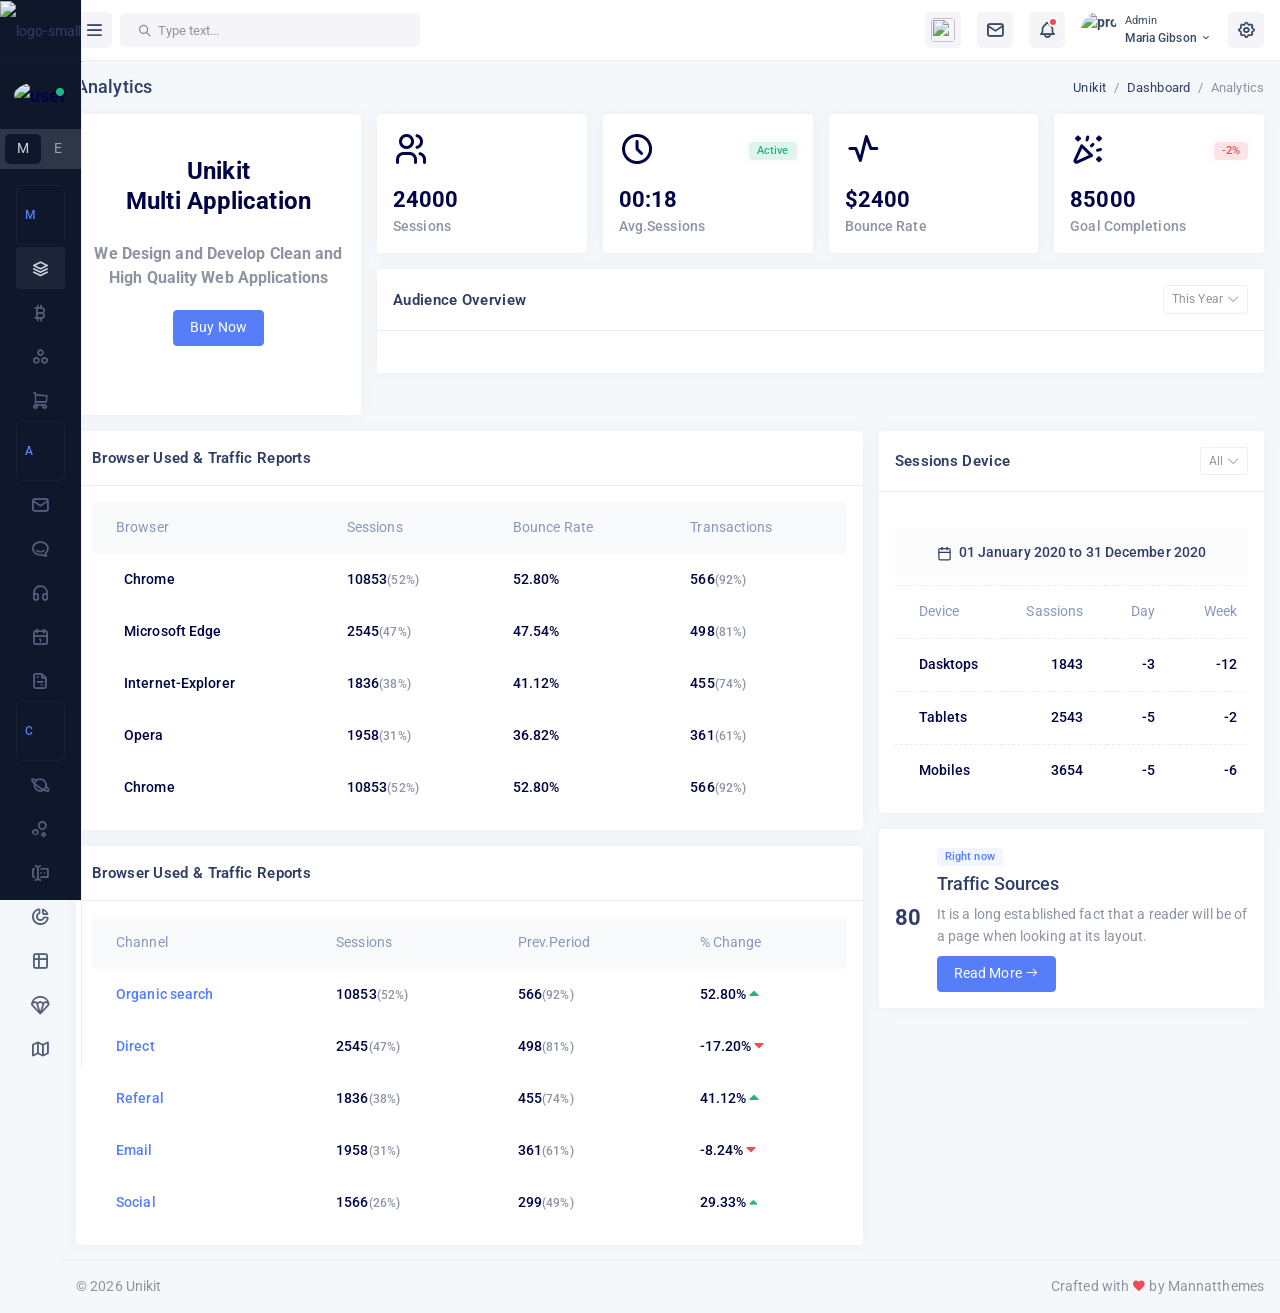
==== sicobi/index.html @ 76bda8a4 "sicobi añadido al sistema principal" ====
<!DOCTYPE html>
<html lang="en">
    <head>
        <!-- <meta charset="utf-8" />
        <title> | Hyper - Responsive Bootstrap 5 Admin Dashboard</title>
        <meta name="viewport" content="width=device-width, initial-scale=1.0">
        <meta content="A fully featured admin theme which can be used to build CRM, CMS, etc." name="description" />
        <meta content="Coderthemes" name="author" />
        App favicon
        <link rel="shortcut icon" href="assets/images/favicon.ico"> -->

        <meta charset="utf-8" />
                <title>Unikit - Admin & Dashboard Template</title>
                <meta name="viewport" content="width=device-width, initial-scale=1, shrink-to-fit=no">
                <meta content="Premium Multipurpose Admin & Dashboard Template" name="description" />
                <meta content="" name="author" />
                <meta http-equiv="X-UA-Compatible" content="IE=edge" />

                <!-- App favicon -->
                <link rel="shortcut icon" href="assets/images/favicon.ico">

       

         <!-- App css -->
         <link href="assets/css/bootstrap.min.css" rel="stylesheet" type="text/css" />
         <link href="assets/css/icons.min.css" rel="stylesheet" type="text/css" />
         <link href="assets/css/app.min.css" rel="stylesheet" type="text/css" />

    </head>

    <body id="body" class="dark-sidebar">
        <!-- leftbar-tab-menu -->
        <div class="left-sidebar">
            <!-- LOGO -->
            <div class="brand">
                <a href="index.html" class="logo">
                    <span>
                        <img src="assets/images/logo-sm.png" alt="logo-small" class="logo-sm">
                    </span>
                    <span>
                        <img src="assets/images/logo.png" alt="logo-large" class="logo-lg logo-light">
                        <img src="assets/images/logo-dark.png" alt="logo-large" class="logo-lg logo-dark">
                    </span>
                </a>
            </div>
            <div class="sidebar-user-pro media border-end">                    
                <div class="position-relative mx-auto">
                    <img src="assets/images/users/user-4.jpg" alt="user" class="rounded-circle thumb-md">
                    <span class="online-icon position-absolute end-0"><i class="mdi mdi-record text-success"></i></span>
                </div>
                <div class="media-body ms-2 user-detail align-self-center">
                    <h5 class="font-14 m-0 fw-bold">Mr. Michael Hill </h5>  
                    <p class="opacity-50 mb-0">michael.hill@exemple.com</p>          
                </div>                    
            </div>
            <div class="border-end">
                <ul class="nav nav-tabs menu-tab nav-justified" role="tablist">
                    <li class="nav-item">
                        <a class="nav-link active" data-bs-toggle="tab" href="#Main" role="tab" aria-selected="true">M<span>ain</span></a>
                    </li>
                    <li class="nav-item">
                        <a class="nav-link" data-bs-toggle="tab" href="#Extra" role="tab" aria-selected="false">E<span>xtra</span></a>
                    </li>
                </ul>
            </div>
            <!-- Tab panes -->
    
            <!--end logo-->
            <div class="menu-content h-100" data-simplebar>
                <div class="menu-body navbar-vertical">
                    <div class="collapse navbar-collapse tab-content" id="sidebarCollapse">
                        <!-- Navigation -->
                        <ul class="navbar-nav tab-pane active" id="Main" role="tabpanel">
                            <li class="menu-label mt-0 text-primary font-12 fw-semibold">M<span>ain</span><br><span class="font-10 text-secondary fw-normal">Unique Dashboard</span></li>                    
                            <li class="nav-item">
                                <a class="nav-link" href="#sidebarAnalytics" data-bs-toggle="collapse" role="button"
                                    aria-expanded="false" aria-controls="sidebarAnalytics">
                                    <i class="ti ti-stack menu-icon"></i>
                                    <span>Analytics</span>
                                </a>
                                <div class="collapse " id="sidebarAnalytics">
                                    <ul class="nav flex-column">
                                        <li class="nav-item">
                                            <a class="nav-link" href="index.html">Dashboard</a>
                                        </li><!--end nav-item-->
                                        <li class="nav-item">
                                            <a href="analytics-customers.html" class="nav-link ">Customers</a>
                                        </li><!--end nav-item-->
                                        <li class="nav-item">
                                            <a href="analytics-reports.html" class="nav-link ">Reports</a>
                                        </li><!--end nav-item-->
                                    </ul><!--end nav-->
                                </div><!--end sidebarAnalytics-->
                            </li><!--end nav-item-->

                            <li class="nav-item">
                                <a class="nav-link" href="#sidebarCrypto" data-bs-toggle="collapse" role="button"
                                    aria-expanded="false" aria-controls="sidebarCrypto">
                                    <i class="ti ti-currency-bitcoin menu-icon"></i>
                                    <span>Crypto</span>
                                </a>
                                <div class="collapse " id="sidebarCrypto">
                                    <ul class="nav flex-column">
                                        <li class="nav-item">
                                            <a class="nav-link" href="crypto-index.html">Dashboard</a>
                                        </li><!--end nav-item-->
                                        <li class="nav-item">
                                            <a class="nav-link" href="crypto-exchange.html">Exchange</a>
                                        </li><!--end nav-item-->
                                        <li class="nav-item">
                                            <a class="nav-link" href="crypto-wallet.html">Wallet</a>
                                        </li><!--end nav-item-->
                                        <li class="nav-item">
                                            <a class="nav-link" href="crypto-news.html">Crypto News</a>
                                        </li><!--end nav-item-->
                                        <li class="nav-item">
                                            <a class="nav-link" href="crypto-ico.html">ICO List</a>
                                        </li><!--end nav-item-->
                                        <li class="nav-item">
                                            <a class="nav-link" href="crypto-settings.html">Settings</a>
                                        </li><!--end nav-item-->
                                    </ul><!--end nav-->
                                </div><!--end sidebarCrypto-->
                            </li><!--end nav-item-->

                            <li class="nav-item">
                                <a class="nav-link" href="#sidebarProjects" data-bs-toggle="collapse" role="button"
                                    aria-expanded="false" aria-controls="sidebarProjects">
                                    <i class="ti ti-brand-asana menu-icon"></i>
                                    <span>Projects</span>
                                </a>
                                <div class="collapse " id="sidebarProjects">
                                    <ul class="nav flex-column">
                                        <li class="nav-item">
                                            <a class="nav-link" href="projects-index.html">Dashboard</a>
                                        </li><!--end nav-item-->
                                        <li class="nav-item">
                                            <a class="nav-link" href="projects-clients.html">Clients</a>
                                        </li><!--end nav-item-->
                                        <li class="nav-item">
                                            <a class="nav-link" href="projects-team.html">Team</a>
                                        </li><!--end nav-item-->
                                        <li class="nav-item">
                                            <a class="nav-link" href="projects-project.html">Project</a>
                                        </li><!--end nav-item-->
                                        <li class="nav-item">
                                            <a class="nav-link" href="projects-task.html">Task</a>
                                        </li><!--end nav-item-->
                                        <li class="nav-item">
                                            <a class="nav-link" href="projects-kanban-board.html">Kanban Board</a>
                                        </li><!--end nav-item-->
                                        <li class="nav-item">
                                            <a class="nav-link" href="projects-chat.html">Chat</a>
                                        </li><!--end nav-item-->
                                        <li class="nav-item">
                                            <a class="nav-link" href="projects-users.html">Users</a>
                                        </li><!--end nav-item-->
                                        <li class="nav-item">
                                            <a class="nav-link" href="projects-create.html">Project Create</a>
                                        </li><!--end nav-item--> 
                                    </ul><!--end nav-->
                                </div><!--end sidebarProjects-->
                            </li><!--end nav-item-->

                            <li class="nav-item">
                                <a class="nav-link" href="#sidebarEcommerce" data-bs-toggle="collapse" role="button"
                                    aria-expanded="false" aria-controls="sidebarEcommerce">
                                    <i class="ti ti-shopping-cart menu-icon"></i>
                                    <span>Ecommerce</span>
                                </a>
                                <div class="collapse " id="sidebarEcommerce">
                                    <ul class="nav flex-column">
                                        <li class="nav-item">
                                            <a class="nav-link" href="ecommerce-index.html">Dashboard</a>
                                        </li><!--end nav-item-->
                                        <li class="nav-item">
                                            <a class="nav-link" href="ecommerce-products.html">Products</a>
                                        </li><!--end nav-item-->
                                        <li class="nav-item">
                                            <a class="nav-link" href="ecommerce-product-list.html">Product List</a>
                                        </li><!--end nav-item-->
                                        <li class="nav-item">
                                            <a class="nav-link" href="ecommerce-product-detail.html">Product Detail</a>
                                        </li><!--end nav-item-->
                                        <li class="nav-item">
                                            <a class="nav-link" href="ecommerce-cart.html">Cart</a>
                                        </li><!--end nav-item-->
                                        <li class="nav-item">
                                            <a class="nav-link" href="ecommerce-checkout.html">Checkout</a>
                                        </li><!--end nav-item-->
                                    </ul><!--end nav-->
                                </div><!--end sidebarEcommerce-->
                            </li><!--end nav-item-->

                            <li class="menu-label mt-0 text-primary font-12 fw-semibold">A<span>pps</span><br><span class="font-10 text-secondary fw-normal">Morder Applications</span></li>

                            <li class="nav-item">
                                <a class="nav-link" href="#sidebarEmail" data-bs-toggle="collapse" role="button"
                                    aria-expanded="false" aria-controls="sidebarEmail">
                                    <i class="ti ti-mail menu-icon"></i>
                                    <span>Email</span>
                                </a>
                                <div class="collapse " id="sidebarEmail">
                                    <ul class="nav flex-column">
                                        <li class="nav-item">
                                            <a class="nav-link" href="apps-email-inbox.html">Inbox</a>
                                        </li><!--end nav-item-->
                                        <li class="nav-item">
                                            <a class="nav-link" href="apps-email-read.html">Read Email</a>
                                        </li><!--end nav-item--> 
                                    </ul><!--end nav-->
                                </div><!--end sidebarEmail-->
                            </li><!--end nav-item-->

                            <li class="nav-item">
                                <a class="nav-link" href="apps-chat.html"><i class="ti ti-brand-hipchat menu-icon"></i><span>Chat</span></a>
                            </li><!--end nav-item-->
                            <li class="nav-item">
                                <a class="nav-link" href="apps-contact-list.html"><i class="ti ti-headphones menu-icon"></i><span>Contact List</span></a>
                            </li><!--end nav-item-->
                            <li class="nav-item">
                                <a class="nav-link" href="apps-calendar.html"><i class="ti ti-calendar menu-icon"></i><span>Calendar</span></a>
                            </li><!--end nav-item-->
                            <li class="nav-item">
                                <a class="nav-link" href="apps-invoice.html"><i class="ti ti-file-invoice menu-icon"></i><span>Invoice</span></a>
                            </li><!--end nav-item-->
                            <li class="menu-label mt-0 text-primary font-12 fw-semibold">C<span>omponents</span><br><span class="font-10 text-secondary fw-normal">Bootstrap & Custom</span></li> 
                            <li class="nav-item">
                                <a class="nav-link" href="#sidebarElements" data-bs-toggle="collapse" role="button"
                                    aria-expanded="false" aria-controls="sidebarElements">
                                    <i class="ti ti-planet menu-icon"></i>
                                <span>UI Elements</span>
                                </a>
                                <div class="collapse " id="sidebarElements">
                                    <ul class="nav flex-column">
                                        <li class="nav-item">
                                            <a class="nav-link" href="ui-alerts.html">Alerts</a>
                                        </li><!--end nav-item--> 
                                        <li class="nav-item">
                                            <a class="nav-link" href="ui-avatar.html">Avatar</a>
                                        </li><!--end nav-item-->
                                        <li class="nav-item">
                                            <a class="nav-link" href="ui-buttons.html">Buttons</a>
                                        </li><!--end nav-item-->
                                        <li class="nav-item">
                                            <a class="nav-link" href="ui-badges.html">Badges</a>
                                        </li><!--end nav-item-->
                                        <li class="nav-item">
                                            <a class="nav-link" href="ui-cards.html">Cards</a>
                                        </li><!--end nav-item-->
                                        <li class="nav-item">
                                            <a class="nav-link" href="ui-carousels.html">Carousels</a>
                                        </li><!--end nav-item-->                                
                                        <li class="nav-item">
                                            <a class="nav-link" href="ui-dropdowns.html">Dropdowns</a>
                                        </li><!--end nav-item-->                                   
                                        <li class="nav-item">
                                            <a class="nav-link" href="ui-grids.html">Grids</a>
                                        </li><!--end nav-item-->                                
                                        <li class="nav-item">
                                            <a class="nav-link" href="ui-images.html">Images</a>
                                        </li><!--end nav-item-->
                                        <li class="nav-item">
                                            <a class="nav-link" href="ui-list.html">List</a>
                                        </li><!--end nav-item-->                                   
                                        <li class="nav-item">
                                            <a class="nav-link" href="ui-modals.html">Modals</a>
                                        </li><!--end nav-item-->
                                        <li class="nav-item">
                                            <a class="nav-link" href="ui-navs.html">Navs</a>
                                        </li><!--end nav-item-->
                                        <li class="nav-item">
                                            <a class="nav-link" href="ui-navbar.html">Navbar</a>
                                        </li><!--end nav-item--> 
                                        <li class="nav-item">
                                            <a class="nav-link" href="ui-paginations.html">Paginations</a>
                                        </li><!--end nav-item-->   
                                        <li class="nav-item">
                                            <a class="nav-link" href="ui-popover-tooltips.html">Popover & Tooltips</a>
                                        </li><!--end nav-item-->                                
                                        <li class="nav-item">
                                            <a class="nav-link" href="ui-progress.html">Progress</a>
                                        </li><!--end nav-item-->                                
                                        <li class="nav-item">
                                            <a class="nav-link" href="ui-spinners.html">Spinners</a>
                                        </li><!--end nav-item-->
                                        <li class="nav-item">
                                            <a class="nav-link" href="ui-tabs-accordions.html">Tabs & Accordions</a>
                                        </li><!--end nav-item-->                               
                                        <li class="nav-item">
                                            <a class="nav-link" href="ui-typography.html">Typography</a>
                                        </li><!--end nav-item-->
                                        <li class="nav-item">
                                            <a class="nav-link" href="ui-videos.html">Videos</a>
                                        </li><!--end nav-item--> 
                                    </ul><!--end nav-->
                                </div><!--end sidebarElements-->
                            </li><!--end nav-item-->

                            <li class="nav-item">
                                <a class="nav-link" href="#sidebarAdvancedUI" data-bs-toggle="collapse" role="button"
                                    aria-expanded="false" aria-controls="sidebarAdvancedUI">
                                    <i class="ti ti-chart-bubble menu-icon"></i>
                                    <span>Advanced UI</span>
                                </a>
                                <div class="collapse " id="sidebarAdvancedUI">
                                    <ul class="nav flex-column">
                                        <li class="nav-item">
                                            <a class="nav-link" href="advanced-animation.html">Animation</a>
                                        </li><!--end nav-item-->
                                        <li class="nav-item">
                                            <a class="nav-link" href="advanced-clipboard.html">Clip Board</a>
                                        </li><!--end nav-item-->
                                        <li class="nav-item">
                                            <a class="nav-link" href="advanced-dragula.html">Dragula</a>
                                        </li><!--end nav-item-->
                                        <li class="nav-item">
                                            <a class="nav-link" href="advanced-files.html">File Manager</a>
                                        </li><!--end nav-item--> 
                                        <li class="nav-item">
                                            <a class="nav-link" href="advanced-highlight.html">Highlight</a>
                                        </li><!--end nav-item-->
                                        <li class="nav-item">
                                            <a class="nav-link" href="advanced-rangeslider.html">Range Slider</a>
                                        </li><!--end nav-item-->
                                        <li class="nav-item">
                                            <a class="nav-link" href="advanced-ratings.html">Ratings</a>
                                        </li><!--end nav-item-->
                                        <li class="nav-item">
                                            <a class="nav-link" href="advanced-ribbons.html">Ribbons</a>
                                        </li><!--end nav-item-->                                  
                                        <li class="nav-item">
                                            <a class="nav-link" href="advanced-sweetalerts.html">Sweet Alerts</a>
                                        </li><!--end nav-item-->
                                        <li class="nav-item">
                                            <a class="nav-link" href="advanced-toasts.html">Toasts</a>
                                        </li><!--end nav-item-->
                                    </ul><!--end nav-->
                                </div><!--end sidebarAdvancedUI-->
                            </li><!--end nav-item-->

                            <li class="nav-item">
                                <a class="nav-link" href="#sidebarForms" data-bs-toggle="collapse" role="button"
                                    aria-expanded="false" aria-controls="sidebarForms">
                                    <i class="ti ti-forms menu-icon"></i>
                                    <span>Forms</span>
                                </a>
                                <div class="collapse " id="sidebarForms">
                                    <ul class="nav flex-column">
                                        <li class="nav-item">
                                            <a class="nav-link" href="forms-elements.html">Basic Elements</a>
                                        </li><!--end nav-item-->
                                        <li class="nav-item">
                                            <a class="nav-link" href="forms-advanced.html">Advance Elements</a>
                                        </li><!--end nav-item-->
                                        <li class="nav-item">
                                            <a class="nav-link" href="forms-validation.html">Validation</a>
                                        </li><!--end nav-item-->
                                        <li class="nav-item">
                                            <a class="nav-link" href="forms-wizard.html">Wizard</a>
                                        </li><!--end nav-item-->
                                        <li class="nav-item">
                                            <a class="nav-link" href="forms-editors.html">Editors</a>
                                        </li><!--end nav-item-->
                                        <li class="nav-item">
                                            <a class="nav-link" href="forms-uploads.html">File Upload</a>
                                        </li><!--end nav-item-->
                                        <li class="nav-item">
                                            <a class="nav-link" href="forms-img-crop.html">Image Crop</a>
                                        </li><!--end nav-item-->
                                    </ul><!--end nav-->
                                </div><!--end sidebarForms-->
                            </li><!--end nav-item-->

                            <li class="nav-item">
                                <a class="nav-link" href="#sidebarCharts" data-bs-toggle="collapse" role="button"
                                    aria-expanded="false" aria-controls="sidebarCharts">
                                    <i class="ti ti-chart-donut menu-icon"></i>
                                <span>Charts</span>
                                </a>
                                <div class="collapse " id="sidebarCharts">
                                    <ul class="nav flex-column">
                                        <li class="nav-item">
                                            <a class="nav-link" href="charts-apex.html">Apex</a>
                                        </li><!--end nav-item-->
                                        <li class="nav-item">
                                            <a class="nav-link" href="charts-justgage.html">JustGage</a>
                                        </li><!--end nav-item-->
                                        <li class="nav-item">
                                            <a class="nav-link" href="charts-chartjs.html">Chartjs</a>
                                        </li><!--end nav-item--> 
                                        <li class="nav-item">
                                            <a class="nav-link" href="charts-toast-ui.html">Toast</a>
                                        </li><!--end nav-item--> 
                                    </ul><!--end nav-->
                                </div><!--end sidebarCharts-->
                            </li><!--end nav-item-->

                            <li class="nav-item">
                                <a class="nav-link" href="#sidebarTables" data-bs-toggle="collapse" role="button"
                                    aria-expanded="false" aria-controls="sidebarTables">
                                    <i class="ti ti-table menu-icon"></i>
                                    <span>Tables</span>
                                </a>
                                <div class="collapse " id="sidebarTables">
                                    <ul class="nav flex-column">
                                        <li class="nav-item">
                                            <a class="nav-link" href="tables-basic.html">Basic</a>
                                        </li><!--end nav-item-->
                                        <li class="nav-item">
                                            <a class="nav-link" href="tables-datatable.html">Datatables</a>
                                        </li><!--end nav-item-->
                                        <li class="nav-item">
                                            <a class="nav-link" href="tables-editable.html">Editable</a>
                                        </li><!--end nav-item-->
                                    </ul><!--end nav-->
                                </div><!--end sidebarTables-->
                            </li><!--end nav-item-->

                            <li class="nav-item">
                                <a class="nav-link" href="#sidebarIcons" data-bs-toggle="collapse" role="button"
                                    aria-expanded="false" aria-controls="sidebarIcons">
                                    <i class="ti ti-parachute menu-icon"></i>
                                <span>Icons</span>
                                </a>
                                <div class="collapse " id="sidebarIcons">
                                    <ul class="nav flex-column">
                                        <li class="nav-item">
                                            <a class="nav-link" href="icons-materialdesign.html">Material Design</a>
                                        </li><!--end nav-item-->
                                        <li class="nav-item">
                                            <a class="nav-link" href="icons-fontawesome.html">Font awesome</a>
                                        </li><!--end nav-item-->
                                        <li class="nav-item">
                                            <a class="nav-link" href="icons-tabler.html">Tabler</a>
                                        </li><!--end nav-item-->
                                        <li class="nav-item">
                                            <a class="nav-link" href="icons-feather.html">Feather</a>
                                        </li><!--end nav-item-->
                                    </ul><!--end nav-->
                                </div><!--end sidebarIcons-->
                            </li><!--end nav-item-->

                            <li class="nav-item">
                                <a class="nav-link" href="#sidebarMaps" data-bs-toggle="collapse" role="button"
                                    aria-expanded="false" aria-controls="sidebarMaps">
                                    <i class="ti ti-map menu-icon"></i>
                                    <span>Maps</span>
                                </a>
                                <div class="collapse " id="sidebarMaps">
                                    <ul class="nav flex-column">
                                        <li class="nav-item">
                                            <a class="nav-link" href="maps-google.html">Google Maps</a>
                                        </li><!--end nav-item-->
                                        <li class="nav-item">
                                            <a class="nav-link" href="maps-leaflet.html">Leaflet Maps</a>
                                        </li><!--end nav-item-->
                                        <li class="nav-item">
                                            <a class="nav-link" href="maps-vector.html">Vector Maps</a>
                                        </li><!--end nav-item--> 
                                    </ul><!--end nav-->
                                </div><!--end sidebarMaps-->
                            </li><!--end nav-item-->

                            <li class="nav-item">
                                <a class="nav-link" href="#sidebarEmailTemplates" data-bs-toggle="collapse" role="button"
                                    aria-expanded="false" aria-controls="sidebarEmailTemplates">
                                    <i class="ti ti-target menu-icon"></i>
                                    <span>Email Templates</span>
                                </a>
                                <div class="collapse " id="sidebarEmailTemplates">
                                    <ul class="nav flex-column">
                                        <li class="nav-item">
                                            <a class="nav-link" href="email-templates-basic.html">Basic Action Email</a>
                                        </li><!--end nav-item-->
                                        <li class="nav-item">
                                            <a class="nav-link" href="email-templates-alert.html">Alert Email</a>
                                        </li><!--end nav-item-->
                                        <li class="nav-item">
                                            <a class="nav-link" href="email-templates-billing.html">Billing Email</a>
                                        </li><!--end nav-item-->
                                    </ul><!--end nav-->
                                </div><!--end sidebarEmailTemplates-->
                            </li><!--end nav-item-->
                            <li class="menu-label mt-0 text-primary font-12 fw-semibold">C<span>rafted</span><br><span class="font-10 text-secondary fw-normal">Unique Extra Pages</span></li>  
                            <li class="nav-item">
                                <a class="nav-link" href="#sidebarPages" data-bs-toggle="collapse" role="button"
                                    aria-expanded="false" aria-controls="sidebarPages">
                                    <i class="ti ti-file-diff menu-icon"></i>
                                    <span>Pages</span>
                                </a>
                                <div class="collapse " id="sidebarPages">
                                    <ul class="nav flex-column">
                                       <li class="nav-item">
                                            <a class="nav-link" href="pages-profile.html">Profile</a>
                                        </li><!--end nav-item-->
                                        <li class="nav-item">
                                            <a class="nav-link" href="pages-tour.html">Tour</a>
                                        </li><!--end nav-item-->
                                        <li class="nav-item">
                                            <a class="nav-link" href="pages-timeline.html">Timeline</a>
                                        </li><!--end nav-item-->
                                        <li class="nav-item">
                                            <a class="nav-link" href="pages-treeview.html">Treeview</a>
                                        </li><!--end nav-item-->
                                        <li class="nav-item">
                                            <a class="nav-link" href="pages-starter.html">Starter Page</a>
                                        </li><!--end nav-item-->
                                        <li class="nav-item">
                                            <a class="nav-link" href="pages-pricing.html">Pricing</a>
                                        </li><!--end nav-item-->
                                        <li class="nav-item">
                                            <a class="nav-link" href="pages-blogs.html">Blogs</a>
                                        </li><!--end nav-item-->
                                        <li class="nav-item">
                                            <a class="nav-link" href="pages-faq.html">FAQs</a>
                                        </li><!--end nav-item-->
                                        <li class="nav-item">
                                            <a class="nav-link" href="pages-gallery.html">Gallery</a>
                                        </li><!--end nav-item-->
                                    </ul><!--end nav-->
                                </div><!--end sidebarPages-->
                            </li><!--end nav-item-->
                            <li class="nav-item">
                                <a class="nav-link" href="#sidebarAuthentication" data-bs-toggle="collapse" role="button"
                                    aria-expanded="false" aria-controls="sidebarAuthentication">
                                    <i class="ti ti-shield-lock menu-icon"></i>
                                    <span>Authentication</span>
                                </a>
                                <div class="collapse " id="sidebarAuthentication">
                                    <ul class="nav flex-column">
                                       <li class="nav-item">
                                            <a class="nav-link" href="auth-login.html">Log in</a>
                                        </li><!--end nav-item-->
                                        <li class="nav-item">
                                            <a class="nav-link" href="auth-register.html">Register</a>
                                        </li><!--end nav-item-->
                                        <li class="nav-item">
                                            <a class="nav-link" href="auth-recover-pw.html">Re-Password</a>
                                        </li><!--end nav-item-->
                                        <li class="nav-item">
                                            <a class="nav-link" href="auth-lock-screen.html">Lock Screen</a>
                                        </li><!--end nav-item-->
                                        <li class="nav-item">
                                            <a class="nav-link" href="auth-404.html">Error 404</a>
                                        </li><!--end nav-item-->
                                        <li class="nav-item">
                                            <a class="nav-link" href="auth-500.html">Error 500</a>
                                        </li><!--end nav-item-->
                                    </ul><!--end nav-->
                                </div><!--end sidebarAuthentication-->
                            </li><!--end nav-item-->
                        </ul>
                        <ul class="navbar-nav tab-pane" id="Extra" role="tabpanel">
                            <li>
                                <div class="update-msg text-center position-relative">
                                    <button type="button" class="btn-close position-absolute end-0 me-2" aria-label="Close"></button>
                                    <img src="assets/images/speaker-light.png" alt="" class="" height="110">
                                    <h5 class="mt-0">Mannat Themes</h5>
                                    <p class="mb-3">We Design and Develop Clean and High Quality Web Applications</p>
                                    <a href="javascript: void(0);" class="btn btn-outline-warning btn-sm">Upgrade your plan</a>
                                </div>
                            </li>
                        </ul><!--end navbar-nav--->
                    </div><!--end sidebarCollapse-->
                </div>
            </div>    
        </div>
        <!-- end left-sidenav-->
        <!-- end leftbar-menu-->

        <!-- Top Bar Start -->
        <!-- Top Bar Start -->
        <div class="topbar">            
            <!-- Navbar -->
            <nav class="navbar-custom" id="navbar-custom">    
                <ul class="list-unstyled topbar-nav float-end mb-0">
                    <li class="dropdown">
                        <a class="nav-link dropdown-toggle arrow-none nav-icon" data-bs-toggle="dropdown" href="#" role="button"
                        aria-haspopup="false" aria-expanded="false">
                        <img src="assets/images/flags/us_flag.jpg" alt="" class="thumb-xxs rounded">
                    </a>
                        <div class="dropdown-menu">
                            <a class="dropdown-item" href="#"><img src="assets/images/flags/us_flag.jpg" alt="" height="15" class="me-2">English</a>
                            <a class="dropdown-item" href="#"><img src="assets/images/flags/spain_flag.jpg" alt="" height="15" class="me-2">Spanish</a>
                            <a class="dropdown-item" href="#"><img src="assets/images/flags/germany_flag.jpg" alt="" height="15" class="me-2">German</a>
                            <a class="dropdown-item" href="#"><img src="assets/images/flags/french_flag.jpg" alt="" height="15" class="me-2">French</a>
                        </div>
                    </li><!--end topbar-language-->
            
                    <li class="dropdown notification-list">
                        <a class="nav-link dropdown-toggle arrow-none nav-icon" data-bs-toggle="dropdown" href="#" role="button"
                            aria-haspopup="false" aria-expanded="false">
                            <i class="ti ti-mail"></i>
                        </a>
                        <div class="dropdown-menu dropdown-menu-end dropdown-lg pt-0">
                
                            <h6 class="dropdown-item-text font-15 m-0 py-3 border-bottom d-flex justify-content-between align-items-center">
                                Emails <span class="badge bg-soft-primary badge-pill">3</span>
                            </h6> 
                            <div class="notification-menu" data-simplebar>
                                <!-- item-->
                                <a href="#" class="dropdown-item py-3">
                                    <small class="float-end text-muted ps-2">2 min ago</small>
                                    <div class="media">
                                        <div class="avatar-md bg-soft-primary">
                                            <img src="assets/images/users/user-1.jpg" alt="" class="thumb-sm rounded-circle">
                                        </div>
                                        <div class="media-body align-self-center ms-2 text-truncate">
                                            <h6 class="my-0 fw-normal text-dark">Your order is placed</h6>
                                            <small class="text-muted mb-0">Dummy text of the printing and industry.</small>
                                        </div><!--end media-body-->
                                    </div><!--end media-->
                                </a><!--end-item-->
                                <!-- item-->
                                <a href="#" class="dropdown-item py-3">
                                    <small class="float-end text-muted ps-2">10 min ago</small>
                                    <div class="media">
                                        <div class="avatar-md bg-soft-primary">
                                            <img src="assets/images/users/user-4.jpg" alt="" class="thumb-sm rounded-circle">
                                        </div>
                                        <div class="media-body align-self-center ms-2 text-truncate">
                                            <h6 class="my-0 fw-normal text-dark">Meeting with designers</h6>
                                            <small class="text-muted mb-0">It is a long established fact that a reader.</small>
                                        </div><!--end media-body-->
                                    </div><!--end media-->
                                </a><!--end-item-->
                                <!-- item-->
                                <a href="#" class="dropdown-item py-3">
                                    <small class="float-end text-muted ps-2">40 min ago</small>
                                    <div class="media">
                                        <div class="avatar-md bg-soft-primary">
                                            <img src="assets/images/users/user-2.jpg" alt="" class="thumb-sm rounded-circle">
                                        </div>
                                        <div class="media-body align-self-center ms-2 text-truncate">
                                            <h6 class="my-0 fw-normal text-dark">UX 3 Task complete.</h6>
                                            <small class="text-muted mb-0">Dummy text of the printing.</small>
                                        </div><!--end media-body-->
                                    </div><!--end media-->
                                </a><!--end-item-->
                                <!-- item-->
                                <a href="#" class="dropdown-item py-3">
                                    <small class="float-end text-muted ps-2">1 hr ago</small>
                                    <div class="media">
                                        <div class="avatar-md bg-soft-primary">
                                            <img src="assets/images/users/user-5.jpg" alt="" class="thumb-sm rounded-circle">
                                        </div>
                                        <div class="media-body align-self-center ms-2 text-truncate">
                                            <h6 class="my-0 fw-normal text-dark">Your order is placed</h6>
                                            <small class="text-muted mb-0">It is a long established fact that a reader.</small>
                                        </div><!--end media-body-->
                                    </div><!--end media-->
                                </a><!--end-item-->
                                <!-- item-->
                                <a href="#" class="dropdown-item py-3">
                                    <small class="float-end text-muted ps-2">2 hrs ago</small>
                                    <div class="media">
                                        <div class="avatar-md bg-soft-primary">
                                            <img src="assets/images/users/user-3.jpg" alt="" class="thumb-sm rounded-circle">
                                        </div>
                                        <div class="media-body align-self-center ms-2 text-truncate">
                                            <h6 class="my-0 fw-normal text-dark">Payment Successfull</h6>
                                            <small class="text-muted mb-0">Dummy text of the printing.</small>
                                        </div><!--end media-body-->
                                    </div><!--end media-->
                                </a><!--end-item-->
                            </div>
                            <!-- All-->
                            <a href="javascript:void(0);" class="dropdown-item text-center text-primary">
                                View all <i class="fi-arrow-right"></i>
                            </a>
                        </div>
                    </li>

                    <li class="dropdown notification-list">
                        <a class="nav-link dropdown-toggle arrow-none nav-icon" data-bs-toggle="dropdown" href="#" role="button"
                            aria-haspopup="false" aria-expanded="false">
                            <i class="ti ti-bell"></i>
                            <span class="alert-badge"></span>
                        </a>
                        <div class="dropdown-menu dropdown-menu-end dropdown-lg pt-0">
                
                            <h6 class="dropdown-item-text font-15 m-0 py-3 border-bottom d-flex justify-content-between align-items-center">
                                Notifications <span class="badge bg-soft-primary badge-pill">2</span>
                            </h6> 
                            <div class="notification-menu" data-simplebar>
                                <!-- item-->
                                <a href="#" class="dropdown-item py-3">
                                    <small class="float-end text-muted ps-2">2 min ago</small>
                                    <div class="media">
                                        <div class="avatar-md bg-soft-primary">
                                            <i class="ti ti-chart-arcs"></i>
                                        </div>
                                        <div class="media-body align-self-center ms-2 text-truncate">
                                            <h6 class="my-0 fw-normal text-dark">Your order is placed</h6>
                                            <small class="text-muted mb-0">Dummy text of the printing and industry.</small>
                                        </div><!--end media-body-->
                                    </div><!--end media-->
                                </a><!--end-item-->
                                <!-- item-->
                                <a href="#" class="dropdown-item py-3">
                                    <small class="float-end text-muted ps-2">10 min ago</small>
                                    <div class="media">
                                        <div class="avatar-md bg-soft-primary">
                                            <i class="ti ti-device-computer-camera"></i>
                                        </div>
                                        <div class="media-body align-self-center ms-2 text-truncate">
                                            <h6 class="my-0 fw-normal text-dark">Meeting with designers</h6>
                                            <small class="text-muted mb-0">It is a long established fact that a reader.</small>
                                        </div><!--end media-body-->
                                    </div><!--end media-->
                                </a><!--end-item-->
                                <!-- item-->
                                <a href="#" class="dropdown-item py-3">
                                    <small class="float-end text-muted ps-2">40 min ago</small>
                                    <div class="media">
                                        <div class="avatar-md bg-soft-primary">                                                    
                                            <i class="ti ti-diamond"></i>
                                        </div>
                                        <div class="media-body align-self-center ms-2 text-truncate">
                                            <h6 class="my-0 fw-normal text-dark">UX 3 Task complete.</h6>
                                            <small class="text-muted mb-0">Dummy text of the printing.</small>
                                        </div><!--end media-body-->
                                    </div><!--end media-->
                                </a><!--end-item-->
                                <!-- item-->
                                <a href="#" class="dropdown-item py-3">
                                    <small class="float-end text-muted ps-2">1 hr ago</small>
                                    <div class="media">
                                        <div class="avatar-md bg-soft-primary">
                                            <i class="ti ti-drone"></i>
                                        </div>
                                        <div class="media-body align-self-center ms-2 text-truncate">
                                            <h6 class="my-0 fw-normal text-dark">Your order is placed</h6>
                                            <small class="text-muted mb-0">It is a long established fact that a reader.</small>
                                        </div><!--end media-body-->
                                    </div><!--end media-->
                                </a><!--end-item-->
                                <!-- item-->
                                <a href="#" class="dropdown-item py-3">
                                    <small class="float-end text-muted ps-2">2 hrs ago</small>
                                    <div class="media">
                                        <div class="avatar-md bg-soft-primary">
                                            <i class="ti ti-users"></i>
                                        </div>
                                        <div class="media-body align-self-center ms-2 text-truncate">
                                            <h6 class="my-0 fw-normal text-dark">Payment Successfull</h6>
                                            <small class="text-muted mb-0">Dummy text of the printing.</small>
                                        </div><!--end media-body-->
                                    </div><!--end media-->
                                </a><!--end-item-->
                            </div>
                            <!-- All-->
                            <a href="javascript:void(0);" class="dropdown-item text-center text-primary">
                                View all <i class="fi-arrow-right"></i>
                            </a>
                        </div>
                    </li>

                    <li class="dropdown">
                        <a class="nav-link dropdown-toggle nav-user" data-bs-toggle="dropdown" href="#" role="button"
                            aria-haspopup="false" aria-expanded="false">
                            <div class="d-flex align-items-center">
                                <img src="assets/images/users/user-4.jpg" alt="profile-user" class="rounded-circle me-2 thumb-sm" />
                                <div>
                                    <small class="d-none d-md-block font-11">Admin</small>
                                    <span class="d-none d-md-block fw-semibold font-12">Maria Gibson <i
                                            class="mdi mdi-chevron-down"></i></span>
                                </div>
                            </div>
                        </a>
                        <div class="dropdown-menu dropdown-menu-end">
                            <a class="dropdown-item" href="#"><i class="ti ti-user font-16 me-1 align-text-bottom"></i> Profile</a>
                            <a class="dropdown-item" href="#"><i class="ti ti-settings font-16 me-1 align-text-bottom"></i> Settings</a>
                            <div class="dropdown-divider mb-0"></div>
                            <a class="dropdown-item" href="#"><i class="ti ti-power font-16 me-1 align-text-bottom"></i> Logout</a>
                        </div>
                    </li><!--end topbar-profile-->
                    <li class="notification-list">
                        <a class="nav-link arrow-none nav-icon offcanvas-btn" href="#" data-bs-toggle="offcanvas" data-bs-target="#Appearance" role="button" aria-controls="Rightbar">
                            <i class="ti ti-settings ti-spin"></i>
                        </a>
                    </li>   
                </ul><!--end topbar-nav-->

                <ul class="list-unstyled topbar-nav mb-0">                        
                    <li>
                        <button class="nav-link button-menu-mobile nav-icon" id="togglemenu">
                            <i class="ti ti-menu-2"></i>
                        </button>
                    </li> 
                    <li class="hide-phone app-search">
                        <form role="search" action="#" method="get">
                            <input type="search" name="search" class="form-control top-search mb-0" placeholder="Type text...">
                            <button type="submit"><i class="ti ti-search"></i></button>
                        </form>
                    </li>                       
                </ul>
            </nav>
            <!-- end navbar-->
        </div>
        <!-- Top Bar End -->
        <!-- Top Bar End -->

        <div class="page-wrapper">

            <!-- Page Content-->
            <div class="page-content-tab">

                <div class="container-fluid">
                    <!-- Page-Title -->
                    <div class="row">
                        <div class="col-sm-12">
                            <div class="page-title-box">
                                <div class="float-end">
                                    <ol class="breadcrumb">
                                        <li class="breadcrumb-item"><a href="#">Unikit</a>
                                        </li><!--end nav-item-->
                                        <li class="breadcrumb-item"><a href="#">Dashboard</a>
                                        </li><!--end nav-item-->
                                        <li class="breadcrumb-item active">Analytics</li>
                                    </ol>
                                </div>
                                <h4 class="page-title">Analytics</h4>
                            </div><!--end page-title-box-->
                        </div><!--end col-->
                    </div>
                    <!-- end page title end breadcrumb -->
                    
                    <div class="row">
                        <div class="col-md-6 col-lg-3">
                            <div class="card overflow-hidden">
                                <div class="card-body">
                                    <div class="pt-3">
                                        <h3 class="text-dark text-center font-24 fw-bold line-height-lg">Unikit
                                        <br>Multi Application</h3>
                                        <div class="text-center text-muted font-16 fw-bold pt-3 pb-1">We Design and Develop Clean and High Quality Web Applications</div>
                                       
                                        <div class="text-center py-3 mb-3">
                                            <a href="#" class="btn btn-primary">Buy Now</a>
                                        </div>
                                        <img src="assets/images/small/business.png" alt="" class="img-fluid px-3 mb-2">
                                    </div>
                                </div><!--end card-body--> 
                            </div><!--end card-->                            
                        </div> <!--end col-->
                        <div class="col-lg-9">
                            <div class="row justify-content-center"> 
                                <div class="col-lg-3">
                                    <div class="card overflow-hidden">
                                        <div class="card-body">
                                            <div class="row d-flex">
                                                <div class="col-3">
                                                    <i class="ti ti-users font-36 align-self-center text-dark"></i>
                                                </div><!--end col-->
                                                <div class="col-12 ms-auto align-self-center">
                                                    <div id="dash_spark_1" class="mb-3"></div>
                                                </div><!--end col-->
                                                <div class="col-12 ms-auto align-self-center">
                                                    <h3 class="text-dark my-0 font-22 fw-bold">24000</h3>
                                                    <p class="text-muted mb-0 fw-semibold">Sessions</p>
                                                </div><!--end col-->
                                            </div><!--end row-->
                                        </div><!--end card-body--> 
                                    </div><!--end card-->                                     
                                </div> <!--end col--> 
                                <div class="col-lg-3">
                                    <div class="card overflow-hidden">
                                        <div class="card-body">
                                            <div class="row d-flex">
                                                <div class="col-3">
                                                    <i class="ti ti-clock font-36 align-self-center text-dark"></i>
                                                </div><!--end col-->
                                                <div class="col-auto ms-auto align-self-center">
                                                    <span class="badge badge-soft-success px-2 py-1 font-11">Active</span>
                                                </div><!--end col-->
                                                <div class="col-12 ms-auto align-self-center">
                                                    <div id="dash_spark_2" class="mb-3"></div>
                                                </div><!--end col-->
                                                <div class="col-12 ms-auto align-self-center">
                                                    <h3 class="text-dark my-0 font-22 fw-bold">00:18</h3>
                                                    <p class="text-muted mb-0 fw-semibold">Avg.Sessions</p>
                                                </div><!--end col-->
                                            </div><!--end row-->
                                        </div><!--end card-body--> 
                                    </div><!--end card-->                                     
                                </div> <!--end col--> 
                                <div class="col-lg-3">
                                    <div class="card overflow-hidden">
                                        <div class="card-body">
                                            <div class="row d-flex">
                                                <div class="col-3">
                                                    <i class="ti ti-activity font-36 align-self-center text-dark"></i>
                                                </div><!--end col-->
                                                <div class="col-12 ms-auto align-self-center">
                                                    <div id="dash_spark_3" class="mb-3"></div>
                                                </div><!--end col-->
                                                <div class="col-12 ms-auto align-self-center">
                                                    <h3 class="text-dark my-0 font-22 fw-bold">$2400</h3>
                                                    <p class="text-muted mb-0 fw-semibold">Bounce Rate</p>
                                                </div><!--end col-->
                                            </div><!--end row-->
                                        </div><!--end card-body--> 
                                    </div><!--end card-->                                     
                                </div> <!--end col--> 
                                
                                <div class="col-lg-3">
                                    <div class="card overflow-hidden">
                                        <div class="card-body">
                                            <div class="row d-flex">
                                                <div class="col-3">
                                                    <i class="ti ti-confetti font-36 align-self-center text-dark"></i>
                                                </div><!--end col-->
                                                <div class="col-auto ms-auto align-self-center">
                                                    <span class="badge badge-soft-danger px-2 py-1 font-11">-2%</span>
                                                </div><!--end col-->
                                                <div class="col-12 ms-auto align-self-center">
                                                    <div id="dash_spark_4" class="mb-3"></div>
                                                </div><!--end col-->
                                                <div class="col-12 ms-auto align-self-center">
                                                    <h3 class="text-dark my-0 font-22 fw-bold">85000</h3>
                                                    <p class="text-muted mb-0 fw-semibold">Goal Completions</p>
                                                </div><!--end col-->
                                            </div><!--end row-->
                                        </div><!--end card-body--> 
                                    </div><!--end card-->                                     
                                </div> <!--end col-->                                                                   
                            </div><!--end row-->
                            <div class="row">
                                <div class="col-12">
                                    <div class="card">
                                        <div class="card-header">
                                            <div class="row align-items-center">
                                                <div class="col">                      
                                                    <h4 class="card-title">Audience Overview</h4>                      
                                                </div><!--end col-->
                                                <div class="col-auto"> 
                                                    <div class="dropdown">
                                                        <a href="#" class="btn btn-sm btn-outline-light dropdown-toggle" data-toggle="dropdown" aria-haspopup="true" aria-expanded="false">
                                                           This Year<i class="las la-angle-down ms-1"></i>
                                                        </a>
                                                        <div class="dropdown-menu dropdown-menu-end">
                                                            <a class="dropdown-item" href="#">Today</a>
                                                            <a class="dropdown-item" href="#">Last Week</a>
                                                            <a class="dropdown-item" href="#">Last Month</a>
                                                            <a class="dropdown-item" href="#">This Year</a>
                                                        </div>
                                                    </div>               
                                                </div><!--end col-->
                                            </div>  <!--end row-->                                  
                                        </div><!--end card-header-->
                                        <div class="card-body">
                                            <div class="">
                                                <div id="ana_dash_1" class="apex-charts"></div>
                                            </div> 
                                        </div><!--end card-body--> 
                                    </div><!--end card-->
                                </div>
                            </div> 
                        </div><!--end col-->                        
                    </div><!--end row-->

                    <div class="row">
                        <div class="col-lg-8">
                            <div class="card">
                                <div class="card-header">
                                    <div class="row align-items-center">
                                        <div class="col">                      
                                            <h4 class="card-title">Browser Used & Traffic Reports</h4>                      
                                        </div><!--end col-->                                        
                                    </div>  <!--end row-->                                  
                                </div><!--end card-header-->
                                <div class="card-body">
                                    <div class="table-responsive browser_users">
                                        <table class="table table-hover mb-0">
                                            <thead class="thead-light">
                                                <tr>
                                                    <th class="border-top-0">Browser</th>
                                                    <th class="border-top-0">Sessions</th>
                                                    <th class="border-top-0">Bounce Rate</th>
                                                    <th class="border-top-0">Transactions</th>
                                                </tr><!--end tr-->
                                            </thead>
                                            <tbody>
                                                <tr>  
                                                    <td><img src="assets/images/logos/chrome.png" alt="" height="20" class="me-2">Chrome</td> 
                                                    <td>10853<small class="text-muted">(52%)</small></td>                                   
                                                    <td> 52.80%</td>
                                                    <td>566<small class="text-muted">(92%)</small></td>
                                                </tr><!--end tr-->     
                                                <tr>                                                        
                                                    <td><img src="assets/images/logos/micro-edge.png" alt="" height="20" class="me-2">Microsoft Edge</td>
                                                    <td>2545<small class="text-muted">(47%)</small></td>                                   
                                                    <td> 47.54%</td>
                                                    <td>498<small class="text-muted">(81%)</small></td>
                                                </tr><!--end tr-->    
                                                <tr>                                                        
                                                    <td><img src="assets/images/logos/in-explorer.png" alt="" height="20" class="me-2">Internet-Explorer</td>
                                                    <td>1836<small class="text-muted">(38%)</small></td>                                   
                                                    <td> 41.12%</td>
                                                    <td>455<small class="text-muted">(74%)</small></td>
                                                </tr><!--end tr-->    
                                                <tr>                                                        
                                                    <td><img src="assets/images/logos/opera.png" alt="" height="20" class="me-2">Opera</td>
                                                    <td>1958<small class="text-muted">(31%)</small></td>                                   
                                                    <td> 36.82%</td>
                                                    <td>361<small class="text-muted">(61%)</small></td>
                                                </tr><!--end tr-->    
                                                <tr>                                                        
                                                    <td><img src="assets/images/logos/chrome.png" alt="" height="20" class="me-2">Chrome</td>
                                                    <td>10853<small class="text-muted">(52%)</small></td>                                   
                                                    <td> 52.80%</td>
                                                    <td>566<small class="text-muted">(92%)</small></td>
                                                </tr><!--end tr-->                             
                                            </tbody>
                                        </table> <!--end table-->                                               
                                    </div><!--end /div--> 
                                </div><!--end card-body--> 
                            </div><!--end card--> 
                            <div class="card">
                                <div class="card-header">
                                    <div class="row align-items-center">
                                        <div class="col">                      
                                            <h4 class="card-title">Browser Used & Traffic Reports</h4>                      
                                        </div><!--end col-->                                        
                                    </div>  <!--end row-->                                  
                                </div><!--end card-header-->
                                <div class="card-body">
                                    <div class="table-responsive browser_users">
                                        <table class="table mb-0">
                                            <thead class="thead-light">
                                                <tr>
                                                    <th class="border-top-0">Channel</th>
                                                    <th class="border-top-0">Sessions</th>
                                                    <th class="border-top-0">Prev.Period</th>
                                                    <th class="border-top-0">% Change</th>
                                                </tr><!--end tr-->
                                            </thead>
                                            <tbody>
                                                <tr>                                                        
                                                    <td><a href="" class="text-primary">Organic search</a></td>
                                                    <td>10853<small class="text-muted">(52%)</small></td>
                                                    <td>566<small class="text-muted">(92%)</small></td>
                                                    <td> 52.80% <i class="fas fa-caret-up text-success font-16"></i></td>
                                                </tr><!--end tr-->     
                                                <tr>                                                        
                                                    <td><a href="" class="text-primary">Direct</a></td>
                                                    <td>2545<small class="text-muted">(47%)</small></td>
                                                    <td>498<small class="text-muted">(81%)</small></td>
                                                    <td> -17.20% <i class="fas fa-caret-down text-danger font-16"></i></td>
                                                    
                                                </tr><!--end tr-->    
                                                <tr>                                                        
                                                    <td><a href="" class="text-primary">Referal</a></td>
                                                    <td>1836<small class="text-muted">(38%)</small></td> 
                                                    <td>455<small class="text-muted">(74%)</small></td>
                                                    <td> 41.12% <i class="fas fa-caret-up text-success font-16"></i></td>
                                                    
                                                </tr><!--end tr-->    
                                                <tr>                                                        
                                                    <td><a href="" class="text-primary">Email</a></td>
                                                    <td>1958<small class="text-muted">(31%)</small></td> 
                                                    <td>361<small class="text-muted">(61%)</small></td>
                                                    <td> -8.24% <i class="fas fa-caret-down text-danger font-16"></i></td>
                                                </tr><!--end tr-->    
                                                <tr>                                                        
                                                    <td><a href="" class="text-primary">Social</a></td>
                                                    <td>1566<small class="text-muted">(26%)</small></td> 
                                                    <td>299<small class="text-muted">(49%)</small></td>
                                                    <td> 29.33% <i class="fas fa-caret-up text-success"></i></td>
                                                </tr><!--end tr-->                            
                                            </tbody>
                                        </table> <!--end table-->                                               
                                    </div><!--end /div-->
                                </div><!--end card-body--> 
                            </div><!--end card--> 
                        </div> <!--end col--> 
                        <div class="col-lg-4">
                            <div class="card">
                                <div class="card-header">
                                    <div class="row align-items-center">
                                        <div class="col">                      
                                            <h4 class="card-title">Sessions Device</h4>                      
                                        </div><!--end col-->
                                        <div class="col-auto"> 
                                            <div class="dropdown">
                                                <a href="#" class="btn btn-sm btn-outline-light dropdown-toggle" data-bs-toggle="dropdown" aria-haspopup="true" aria-expanded="false">
                                                   All<i class="las la-angle-down ms-1"></i>
                                                </a>
                                                <div class="dropdown-menu dropdown-menu-end">
                                                    <a class="dropdown-item" href="#">Purchases</a>
                                                    <a class="dropdown-item" href="#">Emails</a>
                                                </div>
                                            </div>         
                                        </div><!--end col-->
                                    </div>  <!--end row-->                                  
                                </div><!--end card-header-->
                                <div class="card-body">
                                    <div class="text-center">
                                        <div id="ana_device" class="apex-charts"></div>
                                        <h6 class="bg-light-alt py-3 px-2 mb-0">
                                            <i data-feather="calendar" class="align-self-center icon-xs me-1"></i>
                                            01 January 2020 to 31 December 2020
                                        </h6>
                                    </div>  
                                    <div class="table-responsive mt-2">
                                        <table class="table border-dashed mb-0">
                                            <thead>
                                            <tr>
                                                <th>Device</th>
                                                <th class="text-end">Sassions</th>
                                                <th class="text-end">Day</th>
                                                <th class="text-end">Week</th>
                                            </tr>
                                            </thead>
                                            <tbody>
                                            <tr>
                                                <td>Dasktops</td>
                                                <td class="text-end">1843</td>
                                                <td class="text-end">-3</td>
                                                <td class="text-end">-12</td>
                                            </tr>
                                            <tr>
                                                <td>Tablets</td>
                                                <td class="text-end">2543</td>
                                                <td class="text-end">-5</td>
                                                <td class="text-end">-2</td>                                                 
                                            </tr>
                                            <tr>
                                                <td>Mobiles</td>
                                                <td class="text-end">3654</td>
                                                <td class="text-end">-5</td>
                                                <td class="text-end">-6</td>
                                            </tr>
                                            
                                            </tbody>
                                        </table><!--end /table-->
                                    </div><!--end /div-->                                 
                                </div><!--end card-body--> 
                            </div><!--end card--> 
                            <div class="card">
                                <div class="card-body">
                                    <div class="d-flex">
                                        <h3 class="m-0 align-self-center fw-bold font-22">80</h3>
                                        <div class="d-block ms-3 align-self-center">
                                            <span class="badge bg-soft-primary px-2 py-1 font-11">Right now</span>
                                            <h5 class="my-2">Traffic Sources</h5>
                                            <p class="mb-2 text-muted">It is a long established fact that a reader will 
                                                be of a page when looking at its layout.                                                
                                            </p>
                                            <a href="" class="btn btn-primary">Read More <i class="las la-arrow-right"></i></a>
                                        </div>
                                    </div>
                                </div><!--end card-body-->
                            </div><!--end card-->
                        </div> <!--end col-->
                        
                    </div><!--end row-->
                </div><!-- container -->

                <!--Start Rightbar-->
                <!--Start Rightbar/offcanvas-->
                <div class="offcanvas offcanvas-end" tabindex="-1" id="Appearance" aria-labelledby="AppearanceLabel">
                    <div class="offcanvas-header border-bottom">
                      <h5 class="m-0 font-14" id="AppearanceLabel">Appearance</h5>
                      <button type="button" class="btn-close text-reset p-0 m-0 align-self-center" data-bs-dismiss="offcanvas" aria-label="Close"></button>
                    </div>
                    <div class="offcanvas-body">  
                        <h6>Account Settings</h6>
                        <div class="p-2 text-start mt-3">
                            <div class="form-check form-switch mb-2">
                                <input class="form-check-input" type="checkbox" id="settings-switch1">
                                <label class="form-check-label" for="settings-switch1">Auto updates</label>
                            </div><!--end form-switch-->
                            <div class="form-check form-switch mb-2">
                                <input class="form-check-input" type="checkbox" id="settings-switch2" checked>
                                <label class="form-check-label" for="settings-switch2">Location Permission</label>
                            </div><!--end form-switch-->
                            <div class="form-check form-switch">
                                <input class="form-check-input" type="checkbox" id="settings-switch3">
                                <label class="form-check-label" for="settings-switch3">Show offline Contacts</label>
                            </div><!--end form-switch-->
                        </div><!--end /div-->
                        <h6>General Settings</h6>
                        <div class="p-2 text-start mt-3">
                            <div class="form-check form-switch mb-2">
                                <input class="form-check-input" type="checkbox" id="settings-switch4">
                                <label class="form-check-label" for="settings-switch4">Show me Online</label>
                            </div><!--end form-switch-->
                            <div class="form-check form-switch mb-2">
                                <input class="form-check-input" type="checkbox" id="settings-switch5" checked>
                                <label class="form-check-label" for="settings-switch5">Status visible to all</label>
                            </div><!--end form-switch-->
                            <div class="form-check form-switch">
                                <input class="form-check-input" type="checkbox" id="settings-switch6">
                                <label class="form-check-label" for="settings-switch6">Notifications Popup</label>
                            </div><!--end form-switch-->
                        </div><!--end /div-->               
                    </div><!--end offcanvas-body-->
                </div>
                <!--end Rightbar/offcanvas-->
                 <!--end Rightbar-->
                 
                <!--Start Footer-->
                <!-- Footer Start -->
                <footer class="footer text-center text-sm-start">
                    &copy; <script>
                        document.write(new Date().getFullYear())
                    </script> Unikit <span class="text-muted d-none d-sm-inline-block float-end">Crafted with <i
                            class="mdi mdi-heart text-danger"></i> by Mannatthemes</span>
                </footer>
                <!-- end Footer -->                
                <!--end footer-->
            </div>
            <!-- end page content -->
        </div>
        <!-- end page-wrapper -->

        <!-- Javascript  -->   

        <script src="assets/plugins/apexcharts/apexcharts.min.js"></script>
        <script src="assets/pages/analytics-index.init.js"></script>


        <!-- App js -->
        <script src="assets/js/app.js"></script>

    </body>
    <!--end body-->
</html>
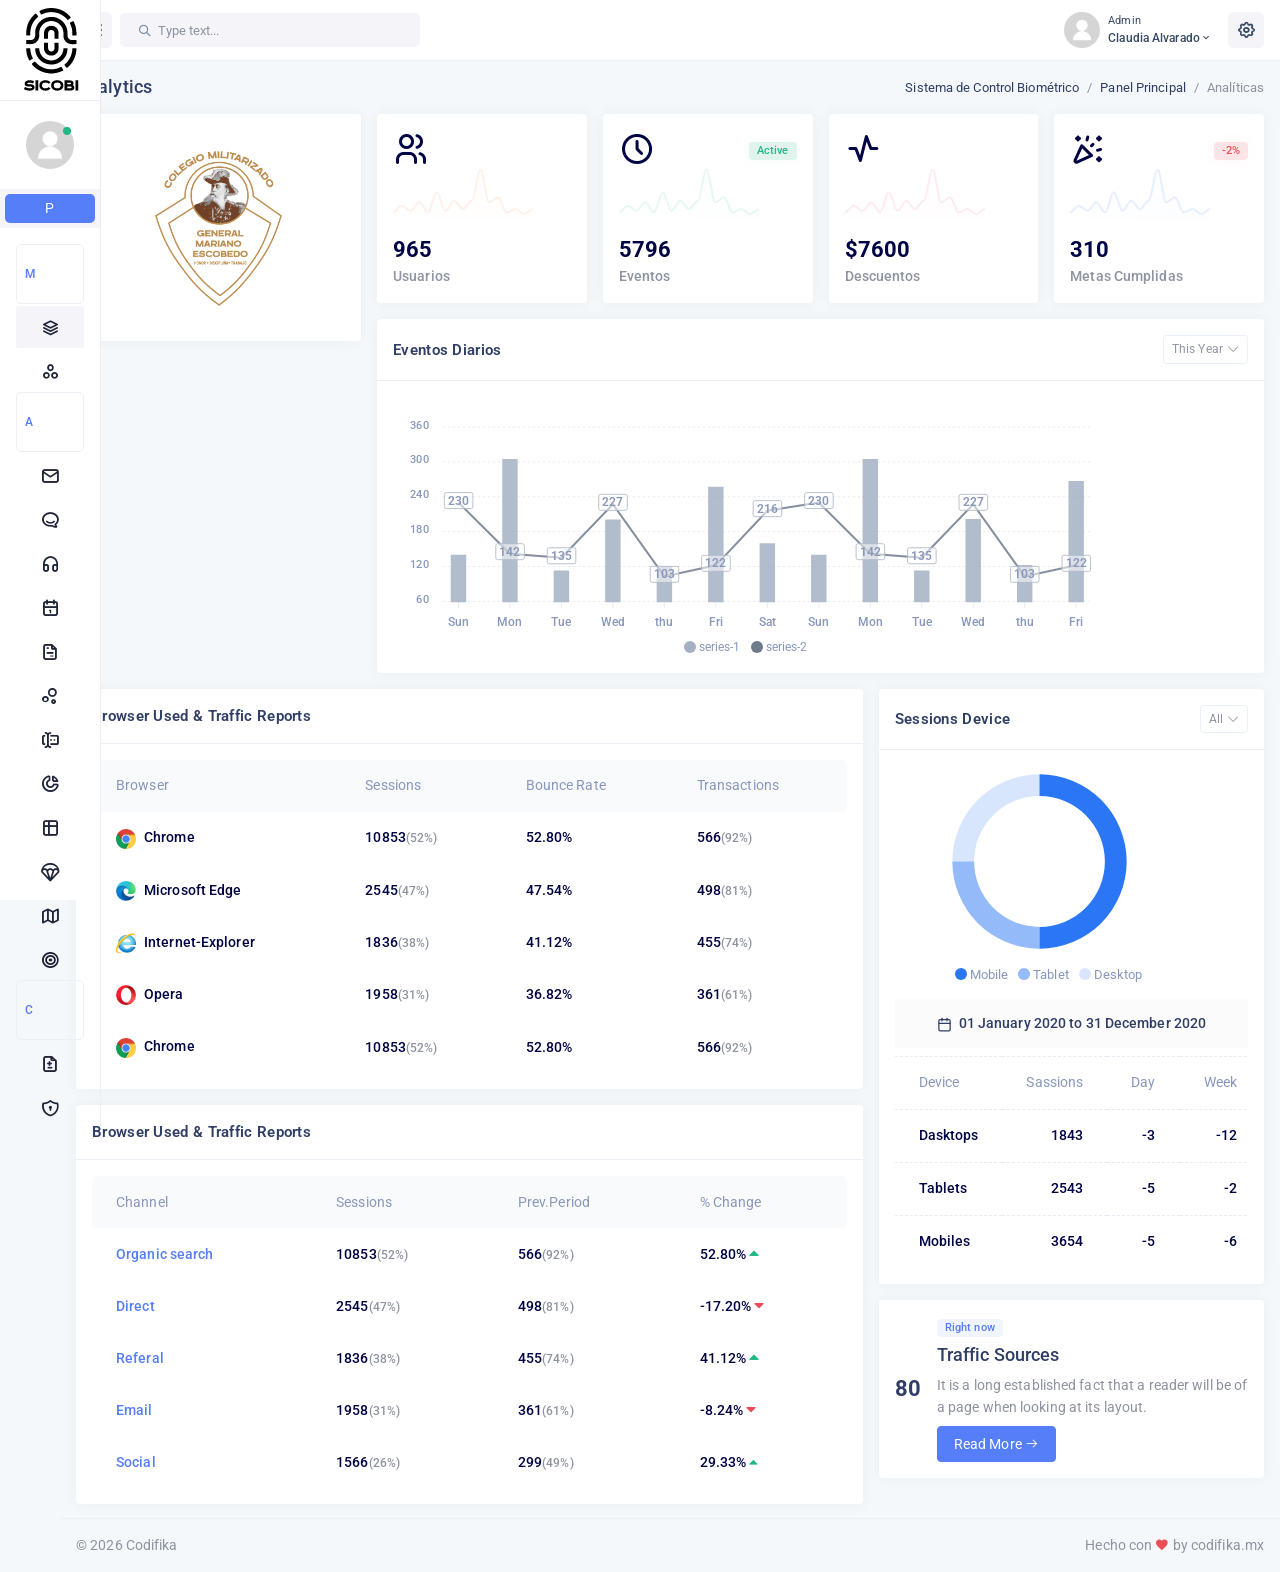
==== commit 696d87c7: "cambios en dashboard" ====
--- a/sicobi/index.html
+++ b/sicobi/index.html
@@ -10,7 +10,7 @@
         <link rel="shortcut icon" href="assets/images/favicon.ico"> -->
 
         <meta charset="utf-8" />
-                <title>Unikit - Admin & Dashboard Template</title>
+                <title>Sistema de Control Biométrico</title>
                 <meta name="viewport" content="width=device-width, initial-scale=1, shrink-to-fit=no">
                 <meta content="Premium Multipurpose Admin & Dashboard Template" name="description" />
                 <meta content="" name="author" />
@@ -28,19 +28,19 @@
 
     </head>
 
-    <body id="body" class="dark-sidebar">
+    <body id="body" class="light-sidebar">
         <!-- leftbar-tab-menu -->
         <div class="left-sidebar">
             <!-- LOGO -->
             <div class="brand">
                 <a href="index.html" class="logo">
                     <span>
-                        <img src="assets/images/logo-sm.png" alt="logo-small" class="logo-sm">
+                        <img src="assets/images/logo-sm.png" alt="logo-small" class="logo-md">
                     </span>
-                    <span>
+                    <!-- <span>
                         <img src="assets/images/logo.png" alt="logo-large" class="logo-lg logo-light">
                         <img src="assets/images/logo-dark.png" alt="logo-large" class="logo-lg logo-dark">
-                    </span>
+                    </span> -->
                 </a>
             </div>
             <div class="sidebar-user-pro media border-end">                    
@@ -49,17 +49,14 @@
                     <span class="online-icon position-absolute end-0"><i class="mdi mdi-record text-success"></i></span>
                 </div>
                 <div class="media-body ms-2 user-detail align-self-center">
-                    <h5 class="font-14 m-0 fw-bold">Mr. Michael Hill </h5>  
-                    <p class="opacity-50 mb-0">michael.hill@exemple.com</p>          
+                    <h5 class="font-14 m-0 fw-bold">Claudia Alvarado</h5>  
+                    <!-- <p class="opacity-50 mb-0">cbmclaudia.alvarado@gmail.com</p>  -->
                 </div>                    
             </div>
             <div class="border-end">
                 <ul class="nav nav-tabs menu-tab nav-justified" role="tablist">
                     <li class="nav-item">
-                        <a class="nav-link active" data-bs-toggle="tab" href="#Main" role="tab" aria-selected="true">M<span>ain</span></a>
-                    </li>
-                    <li class="nav-item">
-                        <a class="nav-link" data-bs-toggle="tab" href="#Extra" role="tab" aria-selected="false">E<span>xtra</span></a>
+                        <a class="nav-link active" data-bs-toggle="tab" href="#Main" role="tab" aria-selected="true">P<span>rincipal</span></a>
                     </li>
                 </ul>
             </div>
@@ -76,51 +73,21 @@
                                 <a class="nav-link" href="#sidebarAnalytics" data-bs-toggle="collapse" role="button"
                                     aria-expanded="false" aria-controls="sidebarAnalytics">
                                     <i class="ti ti-stack menu-icon"></i>
-                                    <span>Analytics</span>
+                                    <span>Analíticas</span>
                                 </a>
                                 <div class="collapse " id="sidebarAnalytics">
                                     <ul class="nav flex-column">
                                         <li class="nav-item">
-                                            <a class="nav-link" href="index.html">Dashboard</a>
+                                            <a class="nav-link" href="index.html">Panel Principal</a>
                                         </li><!--end nav-item-->
                                         <li class="nav-item">
                                             <a href="analytics-customers.html" class="nav-link ">Customers</a>
                                         </li><!--end nav-item-->
                                         <li class="nav-item">
-                                            <a href="analytics-reports.html" class="nav-link ">Reports</a>
+                                            <a href="analytics-reports.html" class="nav-link ">Reportes</a>
                                         </li><!--end nav-item-->
                                     </ul><!--end nav-->
                                 </div><!--end sidebarAnalytics-->
-                            </li><!--end nav-item-->
-
-                            <li class="nav-item">
-                                <a class="nav-link" href="#sidebarCrypto" data-bs-toggle="collapse" role="button"
-                                    aria-expanded="false" aria-controls="sidebarCrypto">
-                                    <i class="ti ti-currency-bitcoin menu-icon"></i>
-                                    <span>Crypto</span>
-                                </a>
-                                <div class="collapse " id="sidebarCrypto">
-                                    <ul class="nav flex-column">
-                                        <li class="nav-item">
-                                            <a class="nav-link" href="crypto-index.html">Dashboard</a>
-                                        </li><!--end nav-item-->
-                                        <li class="nav-item">
-                                            <a class="nav-link" href="crypto-exchange.html">Exchange</a>
-                                        </li><!--end nav-item-->
-                                        <li class="nav-item">
-                                            <a class="nav-link" href="crypto-wallet.html">Wallet</a>
-                                        </li><!--end nav-item-->
-                                        <li class="nav-item">
-                                            <a class="nav-link" href="crypto-news.html">Crypto News</a>
-                                        </li><!--end nav-item-->
-                                        <li class="nav-item">
-                                            <a class="nav-link" href="crypto-ico.html">ICO List</a>
-                                        </li><!--end nav-item-->
-                                        <li class="nav-item">
-                                            <a class="nav-link" href="crypto-settings.html">Settings</a>
-                                        </li><!--end nav-item-->
-                                    </ul><!--end nav-->
-                                </div><!--end sidebarCrypto-->
                             </li><!--end nav-item-->
 
                             <li class="nav-item">
@@ -162,36 +129,6 @@
                                 </div><!--end sidebarProjects-->
                             </li><!--end nav-item-->
 
-                            <li class="nav-item">
-                                <a class="nav-link" href="#sidebarEcommerce" data-bs-toggle="collapse" role="button"
-                                    aria-expanded="false" aria-controls="sidebarEcommerce">
-                                    <i class="ti ti-shopping-cart menu-icon"></i>
-                                    <span>Ecommerce</span>
-                                </a>
-                                <div class="collapse " id="sidebarEcommerce">
-                                    <ul class="nav flex-column">
-                                        <li class="nav-item">
-                                            <a class="nav-link" href="ecommerce-index.html">Dashboard</a>
-                                        </li><!--end nav-item-->
-                                        <li class="nav-item">
-                                            <a class="nav-link" href="ecommerce-products.html">Products</a>
-                                        </li><!--end nav-item-->
-                                        <li class="nav-item">
-                                            <a class="nav-link" href="ecommerce-product-list.html">Product List</a>
-                                        </li><!--end nav-item-->
-                                        <li class="nav-item">
-                                            <a class="nav-link" href="ecommerce-product-detail.html">Product Detail</a>
-                                        </li><!--end nav-item-->
-                                        <li class="nav-item">
-                                            <a class="nav-link" href="ecommerce-cart.html">Cart</a>
-                                        </li><!--end nav-item-->
-                                        <li class="nav-item">
-                                            <a class="nav-link" href="ecommerce-checkout.html">Checkout</a>
-                                        </li><!--end nav-item-->
-                                    </ul><!--end nav-->
-                                </div><!--end sidebarEcommerce-->
-                            </li><!--end nav-item-->
-
                             <li class="menu-label mt-0 text-primary font-12 fw-semibold">A<span>pps</span><br><span class="font-10 text-secondary fw-normal">Morder Applications</span></li>
 
                             <li class="nav-item">
@@ -224,78 +161,7 @@
                             <li class="nav-item">
                                 <a class="nav-link" href="apps-invoice.html"><i class="ti ti-file-invoice menu-icon"></i><span>Invoice</span></a>
                             </li><!--end nav-item-->
-                            <li class="menu-label mt-0 text-primary font-12 fw-semibold">C<span>omponents</span><br><span class="font-10 text-secondary fw-normal">Bootstrap & Custom</span></li> 
-                            <li class="nav-item">
-                                <a class="nav-link" href="#sidebarElements" data-bs-toggle="collapse" role="button"
-                                    aria-expanded="false" aria-controls="sidebarElements">
-                                    <i class="ti ti-planet menu-icon"></i>
-                                <span>UI Elements</span>
-                                </a>
-                                <div class="collapse " id="sidebarElements">
-                                    <ul class="nav flex-column">
-                                        <li class="nav-item">
-                                            <a class="nav-link" href="ui-alerts.html">Alerts</a>
-                                        </li><!--end nav-item--> 
-                                        <li class="nav-item">
-                                            <a class="nav-link" href="ui-avatar.html">Avatar</a>
-                                        </li><!--end nav-item-->
-                                        <li class="nav-item">
-                                            <a class="nav-link" href="ui-buttons.html">Buttons</a>
-                                        </li><!--end nav-item-->
-                                        <li class="nav-item">
-                                            <a class="nav-link" href="ui-badges.html">Badges</a>
-                                        </li><!--end nav-item-->
-                                        <li class="nav-item">
-                                            <a class="nav-link" href="ui-cards.html">Cards</a>
-                                        </li><!--end nav-item-->
-                                        <li class="nav-item">
-                                            <a class="nav-link" href="ui-carousels.html">Carousels</a>
-                                        </li><!--end nav-item-->                                
-                                        <li class="nav-item">
-                                            <a class="nav-link" href="ui-dropdowns.html">Dropdowns</a>
-                                        </li><!--end nav-item-->                                   
-                                        <li class="nav-item">
-                                            <a class="nav-link" href="ui-grids.html">Grids</a>
-                                        </li><!--end nav-item-->                                
-                                        <li class="nav-item">
-                                            <a class="nav-link" href="ui-images.html">Images</a>
-                                        </li><!--end nav-item-->
-                                        <li class="nav-item">
-                                            <a class="nav-link" href="ui-list.html">List</a>
-                                        </li><!--end nav-item-->                                   
-                                        <li class="nav-item">
-                                            <a class="nav-link" href="ui-modals.html">Modals</a>
-                                        </li><!--end nav-item-->
-                                        <li class="nav-item">
-                                            <a class="nav-link" href="ui-navs.html">Navs</a>
-                                        </li><!--end nav-item-->
-                                        <li class="nav-item">
-                                            <a class="nav-link" href="ui-navbar.html">Navbar</a>
-                                        </li><!--end nav-item--> 
-                                        <li class="nav-item">
-                                            <a class="nav-link" href="ui-paginations.html">Paginations</a>
-                                        </li><!--end nav-item-->   
-                                        <li class="nav-item">
-                                            <a class="nav-link" href="ui-popover-tooltips.html">Popover & Tooltips</a>
-                                        </li><!--end nav-item-->                                
-                                        <li class="nav-item">
-                                            <a class="nav-link" href="ui-progress.html">Progress</a>
-                                        </li><!--end nav-item-->                                
-                                        <li class="nav-item">
-                                            <a class="nav-link" href="ui-spinners.html">Spinners</a>
-                                        </li><!--end nav-item-->
-                                        <li class="nav-item">
-                                            <a class="nav-link" href="ui-tabs-accordions.html">Tabs & Accordions</a>
-                                        </li><!--end nav-item-->                               
-                                        <li class="nav-item">
-                                            <a class="nav-link" href="ui-typography.html">Typography</a>
-                                        </li><!--end nav-item-->
-                                        <li class="nav-item">
-                                            <a class="nav-link" href="ui-videos.html">Videos</a>
-                                        </li><!--end nav-item--> 
-                                    </ul><!--end nav-->
-                                </div><!--end sidebarElements-->
-                            </li><!--end nav-item-->
+                            
 
                             <li class="nav-item">
                                 <a class="nav-link" href="#sidebarAdvancedUI" data-bs-toggle="collapse" role="button"
@@ -575,187 +441,6 @@
             <!-- Navbar -->
             <nav class="navbar-custom" id="navbar-custom">    
                 <ul class="list-unstyled topbar-nav float-end mb-0">
-                    <li class="dropdown">
-                        <a class="nav-link dropdown-toggle arrow-none nav-icon" data-bs-toggle="dropdown" href="#" role="button"
-                        aria-haspopup="false" aria-expanded="false">
-                        <img src="assets/images/flags/us_flag.jpg" alt="" class="thumb-xxs rounded">
-                    </a>
-                        <div class="dropdown-menu">
-                            <a class="dropdown-item" href="#"><img src="assets/images/flags/us_flag.jpg" alt="" height="15" class="me-2">English</a>
-                            <a class="dropdown-item" href="#"><img src="assets/images/flags/spain_flag.jpg" alt="" height="15" class="me-2">Spanish</a>
-                            <a class="dropdown-item" href="#"><img src="assets/images/flags/germany_flag.jpg" alt="" height="15" class="me-2">German</a>
-                            <a class="dropdown-item" href="#"><img src="assets/images/flags/french_flag.jpg" alt="" height="15" class="me-2">French</a>
-                        </div>
-                    </li><!--end topbar-language-->
-            
-                    <li class="dropdown notification-list">
-                        <a class="nav-link dropdown-toggle arrow-none nav-icon" data-bs-toggle="dropdown" href="#" role="button"
-                            aria-haspopup="false" aria-expanded="false">
-                            <i class="ti ti-mail"></i>
-                        </a>
-                        <div class="dropdown-menu dropdown-menu-end dropdown-lg pt-0">
-                
-                            <h6 class="dropdown-item-text font-15 m-0 py-3 border-bottom d-flex justify-content-between align-items-center">
-                                Emails <span class="badge bg-soft-primary badge-pill">3</span>
-                            </h6> 
-                            <div class="notification-menu" data-simplebar>
-                                <!-- item-->
-                                <a href="#" class="dropdown-item py-3">
-                                    <small class="float-end text-muted ps-2">2 min ago</small>
-                                    <div class="media">
-                                        <div class="avatar-md bg-soft-primary">
-                                            <img src="assets/images/users/user-1.jpg" alt="" class="thumb-sm rounded-circle">
-                                        </div>
-                                        <div class="media-body align-self-center ms-2 text-truncate">
-                                            <h6 class="my-0 fw-normal text-dark">Your order is placed</h6>
-                                            <small class="text-muted mb-0">Dummy text of the printing and industry.</small>
-                                        </div><!--end media-body-->
-                                    </div><!--end media-->
-                                </a><!--end-item-->
-                                <!-- item-->
-                                <a href="#" class="dropdown-item py-3">
-                                    <small class="float-end text-muted ps-2">10 min ago</small>
-                                    <div class="media">
-                                        <div class="avatar-md bg-soft-primary">
-                                            <img src="assets/images/users/user-4.jpg" alt="" class="thumb-sm rounded-circle">
-                                        </div>
-                                        <div class="media-body align-self-center ms-2 text-truncate">
-                                            <h6 class="my-0 fw-normal text-dark">Meeting with designers</h6>
-                                            <small class="text-muted mb-0">It is a long established fact that a reader.</small>
-                                        </div><!--end media-body-->
-                                    </div><!--end media-->
-                                </a><!--end-item-->
-                                <!-- item-->
-                                <a href="#" class="dropdown-item py-3">
-                                    <small class="float-end text-muted ps-2">40 min ago</small>
-                                    <div class="media">
-                                        <div class="avatar-md bg-soft-primary">
-                                            <img src="assets/images/users/user-2.jpg" alt="" class="thumb-sm rounded-circle">
-                                        </div>
-                                        <div class="media-body align-self-center ms-2 text-truncate">
-                                            <h6 class="my-0 fw-normal text-dark">UX 3 Task complete.</h6>
-                                            <small class="text-muted mb-0">Dummy text of the printing.</small>
-                                        </div><!--end media-body-->
-                                    </div><!--end media-->
-                                </a><!--end-item-->
-                                <!-- item-->
-                                <a href="#" class="dropdown-item py-3">
-                                    <small class="float-end text-muted ps-2">1 hr ago</small>
-                                    <div class="media">
-                                        <div class="avatar-md bg-soft-primary">
-                                            <img src="assets/images/users/user-5.jpg" alt="" class="thumb-sm rounded-circle">
-                                        </div>
-                                        <div class="media-body align-self-center ms-2 text-truncate">
-                                            <h6 class="my-0 fw-normal text-dark">Your order is placed</h6>
-                                            <small class="text-muted mb-0">It is a long established fact that a reader.</small>
-                                        </div><!--end media-body-->
-                                    </div><!--end media-->
-                                </a><!--end-item-->
-                                <!-- item-->
-                                <a href="#" class="dropdown-item py-3">
-                                    <small class="float-end text-muted ps-2">2 hrs ago</small>
-                                    <div class="media">
-                                        <div class="avatar-md bg-soft-primary">
-                                            <img src="assets/images/users/user-3.jpg" alt="" class="thumb-sm rounded-circle">
-                                        </div>
-                                        <div class="media-body align-self-center ms-2 text-truncate">
-                                            <h6 class="my-0 fw-normal text-dark">Payment Successfull</h6>
-                                            <small class="text-muted mb-0">Dummy text of the printing.</small>
-                                        </div><!--end media-body-->
-                                    </div><!--end media-->
-                                </a><!--end-item-->
-                            </div>
-                            <!-- All-->
-                            <a href="javascript:void(0);" class="dropdown-item text-center text-primary">
-                                View all <i class="fi-arrow-right"></i>
-                            </a>
-                        </div>
-                    </li>
-
-                    <li class="dropdown notification-list">
-                        <a class="nav-link dropdown-toggle arrow-none nav-icon" data-bs-toggle="dropdown" href="#" role="button"
-                            aria-haspopup="false" aria-expanded="false">
-                            <i class="ti ti-bell"></i>
-                            <span class="alert-badge"></span>
-                        </a>
-                        <div class="dropdown-menu dropdown-menu-end dropdown-lg pt-0">
-                
-                            <h6 class="dropdown-item-text font-15 m-0 py-3 border-bottom d-flex justify-content-between align-items-center">
-                                Notifications <span class="badge bg-soft-primary badge-pill">2</span>
-                            </h6> 
-                            <div class="notification-menu" data-simplebar>
-                                <!-- item-->
-                                <a href="#" class="dropdown-item py-3">
-                                    <small class="float-end text-muted ps-2">2 min ago</small>
-                                    <div class="media">
-                                        <div class="avatar-md bg-soft-primary">
-                                            <i class="ti ti-chart-arcs"></i>
-                                        </div>
-                                        <div class="media-body align-self-center ms-2 text-truncate">
-                                            <h6 class="my-0 fw-normal text-dark">Your order is placed</h6>
-                                            <small class="text-muted mb-0">Dummy text of the printing and industry.</small>
-                                        </div><!--end media-body-->
-                                    </div><!--end media-->
-                                </a><!--end-item-->
-                                <!-- item-->
-                                <a href="#" class="dropdown-item py-3">
-                                    <small class="float-end text-muted ps-2">10 min ago</small>
-                                    <div class="media">
-                                        <div class="avatar-md bg-soft-primary">
-                                            <i class="ti ti-device-computer-camera"></i>
-                                        </div>
-                                        <div class="media-body align-self-center ms-2 text-truncate">
-                                            <h6 class="my-0 fw-normal text-dark">Meeting with designers</h6>
-                                            <small class="text-muted mb-0">It is a long established fact that a reader.</small>
-                                        </div><!--end media-body-->
-                                    </div><!--end media-->
-                                </a><!--end-item-->
-                                <!-- item-->
-                                <a href="#" class="dropdown-item py-3">
-                                    <small class="float-end text-muted ps-2">40 min ago</small>
-                                    <div class="media">
-                                        <div class="avatar-md bg-soft-primary">                                                    
-                                            <i class="ti ti-diamond"></i>
-                                        </div>
-                                        <div class="media-body align-self-center ms-2 text-truncate">
-                                            <h6 class="my-0 fw-normal text-dark">UX 3 Task complete.</h6>
-                                            <small class="text-muted mb-0">Dummy text of the printing.</small>
-                                        </div><!--end media-body-->
-                                    </div><!--end media-->
-                                </a><!--end-item-->
-                                <!-- item-->
-                                <a href="#" class="dropdown-item py-3">
-                                    <small class="float-end text-muted ps-2">1 hr ago</small>
-                                    <div class="media">
-                                        <div class="avatar-md bg-soft-primary">
-                                            <i class="ti ti-drone"></i>
-                                        </div>
-                                        <div class="media-body align-self-center ms-2 text-truncate">
-                                            <h6 class="my-0 fw-normal text-dark">Your order is placed</h6>
-                                            <small class="text-muted mb-0">It is a long established fact that a reader.</small>
-                                        </div><!--end media-body-->
-                                    </div><!--end media-->
-                                </a><!--end-item-->
-                                <!-- item-->
-                                <a href="#" class="dropdown-item py-3">
-                                    <small class="float-end text-muted ps-2">2 hrs ago</small>
-                                    <div class="media">
-                                        <div class="avatar-md bg-soft-primary">
-                                            <i class="ti ti-users"></i>
-                                        </div>
-                                        <div class="media-body align-self-center ms-2 text-truncate">
-                                            <h6 class="my-0 fw-normal text-dark">Payment Successfull</h6>
-                                            <small class="text-muted mb-0">Dummy text of the printing.</small>
-                                        </div><!--end media-body-->
-                                    </div><!--end media-->
-                                </a><!--end-item-->
-                            </div>
-                            <!-- All-->
-                            <a href="javascript:void(0);" class="dropdown-item text-center text-primary">
-                                View all <i class="fi-arrow-right"></i>
-                            </a>
-                        </div>
-                    </li>
 
                     <li class="dropdown">
                         <a class="nav-link dropdown-toggle nav-user" data-bs-toggle="dropdown" href="#" role="button"
@@ -764,7 +449,7 @@
                                 <img src="assets/images/users/user-4.jpg" alt="profile-user" class="rounded-circle me-2 thumb-sm" />
                                 <div>
                                     <small class="d-none d-md-block font-11">Admin</small>
-                                    <span class="d-none d-md-block fw-semibold font-12">Maria Gibson <i
+                                    <span class="d-none d-md-block fw-semibold font-12">Claudia Alvarado<i
                                             class="mdi mdi-chevron-down"></i></span>
                                 </div>
                             </div>
@@ -814,11 +499,11 @@
                             <div class="page-title-box">
                                 <div class="float-end">
                                     <ol class="breadcrumb">
-                                        <li class="breadcrumb-item"><a href="#">Unikit</a>
-                                        </li><!--end nav-item-->
-                                        <li class="breadcrumb-item"><a href="#">Dashboard</a>
-                                        </li><!--end nav-item-->
-                                        <li class="breadcrumb-item active">Analytics</li>
+                                        <li class="breadcrumb-item"><a href="#">Sistema de Control Biométrico</a>
+                                        </li><!--end nav-item-->
+                                        <li class="breadcrumb-item"><a href="#">Panel Principal</a>
+                                        </li><!--end nav-item-->
+                                        <li class="breadcrumb-item active">Analíticas</li>
                                     </ol>
                                 </div>
                                 <h4 class="page-title">Analytics</h4>
@@ -832,13 +517,8 @@
                             <div class="card overflow-hidden">
                                 <div class="card-body">
                                     <div class="pt-3">
-                                        <h3 class="text-dark text-center font-24 fw-bold line-height-lg">Unikit
-                                        <br>Multi Application</h3>
-                                        <div class="text-center text-muted font-16 fw-bold pt-3 pb-1">We Design and Develop Clean and High Quality Web Applications</div>
-                                       
-                                        <div class="text-center py-3 mb-3">
-                                            <a href="#" class="btn btn-primary">Buy Now</a>
-                                        </div>
+                                        <!-- <h3 class="text-dark text-center font-24 fw-bold line-height-lg">Sistema de Control Biométrico -->
+                                        <!-- <div class="text-center text-muted font-16 fw-bold pt-3 pb-1">Control de asistencia de personal docente y administrativo</div> -->
                                         <img src="assets/images/small/business.png" alt="" class="img-fluid px-3 mb-2">
                                     </div>
                                 </div><!--end card-body--> 
@@ -857,8 +537,8 @@
                                                     <div id="dash_spark_1" class="mb-3"></div>
                                                 </div><!--end col-->
                                                 <div class="col-12 ms-auto align-self-center">
-                                                    <h3 class="text-dark my-0 font-22 fw-bold">24000</h3>
-                                                    <p class="text-muted mb-0 fw-semibold">Sessions</p>
+                                                    <h3 class="text-dark my-0 font-22 fw-bold">965</h3>
+                                                    <p class="text-muted mb-0 fw-semibold">Usuarios</p>
                                                 </div><!--end col-->
                                             </div><!--end row-->
                                         </div><!--end card-body--> 
@@ -878,8 +558,8 @@
                                                     <div id="dash_spark_2" class="mb-3"></div>
                                                 </div><!--end col-->
                                                 <div class="col-12 ms-auto align-self-center">
-                                                    <h3 class="text-dark my-0 font-22 fw-bold">00:18</h3>
-                                                    <p class="text-muted mb-0 fw-semibold">Avg.Sessions</p>
+                                                    <h3 class="text-dark my-0 font-22 fw-bold">5796</h3>
+                                                    <p class="text-muted mb-0 fw-semibold">Eventos</p>
                                                 </div><!--end col-->
                                             </div><!--end row-->
                                         </div><!--end card-body--> 
@@ -896,8 +576,8 @@
                                                     <div id="dash_spark_3" class="mb-3"></div>
                                                 </div><!--end col-->
                                                 <div class="col-12 ms-auto align-self-center">
-                                                    <h3 class="text-dark my-0 font-22 fw-bold">$2400</h3>
-                                                    <p class="text-muted mb-0 fw-semibold">Bounce Rate</p>
+                                                    <h3 class="text-dark my-0 font-22 fw-bold">$7600</h3>
+                                                    <p class="text-muted mb-0 fw-semibold">Descuentos</p>
                                                 </div><!--end col-->
                                             </div><!--end row-->
                                         </div><!--end card-body--> 
@@ -918,8 +598,8 @@
                                                     <div id="dash_spark_4" class="mb-3"></div>
                                                 </div><!--end col-->
                                                 <div class="col-12 ms-auto align-self-center">
-                                                    <h3 class="text-dark my-0 font-22 fw-bold">85000</h3>
-                                                    <p class="text-muted mb-0 fw-semibold">Goal Completions</p>
+                                                    <h3 class="text-dark my-0 font-22 fw-bold">310</h3>
+                                                    <p class="text-muted mb-0 fw-semibold">Metas Cumplidas</p>
                                                 </div><!--end col-->
                                             </div><!--end row-->
                                         </div><!--end card-body--> 
@@ -932,7 +612,7 @@
                                         <div class="card-header">
                                             <div class="row align-items-center">
                                                 <div class="col">                      
-                                                    <h4 class="card-title">Audience Overview</h4>                      
+                                                    <h4 class="card-title">Eventos Diarios</h4>                      
                                                 </div><!--end col-->
                                                 <div class="col-auto"> 
                                                     <div class="dropdown">
@@ -1206,8 +886,8 @@
                 <footer class="footer text-center text-sm-start">
                     &copy; <script>
                         document.write(new Date().getFullYear())
-                    </script> Unikit <span class="text-muted d-none d-sm-inline-block float-end">Crafted with <i
-                            class="mdi mdi-heart text-danger"></i> by Mannatthemes</span>
+                    </script> Codifika<span class="text-muted d-none d-sm-inline-block float-end">Hecho con <i
+                            class="mdi mdi-heart text-danger"></i> by codifika.mx</span>
                 </footer>
                 <!-- end Footer -->                
                 <!--end footer-->
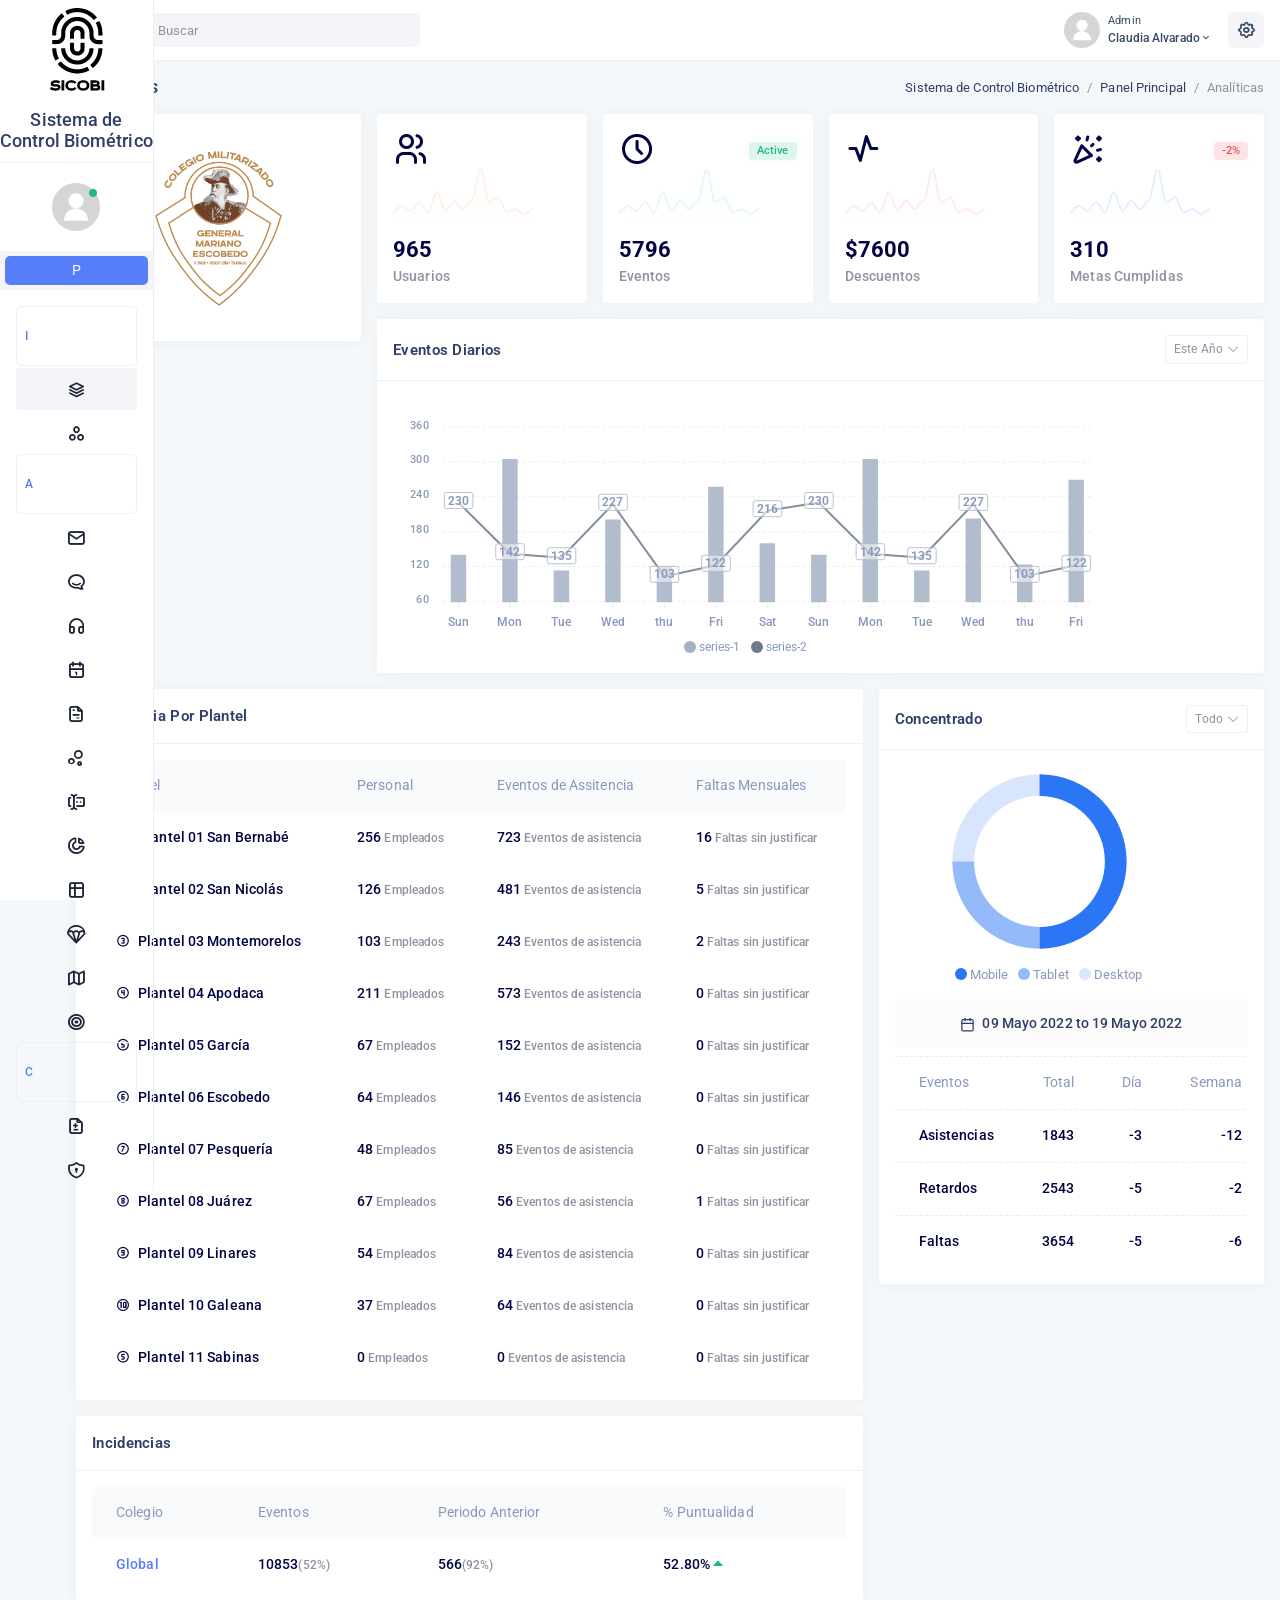
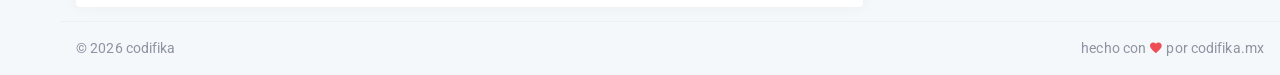
==== commit b97cb388: "dashboard fixed" ====
--- a/sicobi/index.html
+++ b/sicobi/index.html
@@ -42,6 +42,7 @@
                         <img src="assets/images/logo-dark.png" alt="logo-large" class="logo-lg logo-dark">
                     </span> -->
                 </a>
+                <h5>Sistema de<br/>Control Biométrico</h5>
             </div>
             <div class="sidebar-user-pro media border-end">                    
                 <div class="position-relative mx-auto">
@@ -68,7 +69,7 @@
                     <div class="collapse navbar-collapse tab-content" id="sidebarCollapse">
                         <!-- Navigation -->
                         <ul class="navbar-nav tab-pane active" id="Main" role="tabpanel">
-                            <li class="menu-label mt-0 text-primary font-12 fw-semibold">M<span>ain</span><br><span class="font-10 text-secondary fw-normal">Unique Dashboard</span></li>                    
+                            <li class="menu-label mt-0 text-primary font-12 fw-semibold">I<span>ndex</span><br><span class="font-10 text-secondary fw-normal">Panel Principal</span></li>                    
                             <li class="nav-item">
                                 <a class="nav-link" href="#sidebarAnalytics" data-bs-toggle="collapse" role="button"
                                     aria-expanded="false" aria-controls="sidebarAnalytics">
@@ -476,7 +477,7 @@
                     </li> 
                     <li class="hide-phone app-search">
                         <form role="search" action="#" method="get">
-                            <input type="search" name="search" class="form-control top-search mb-0" placeholder="Type text...">
+                            <input type="search" name="search" class="form-control top-search mb-0" placeholder="Buscar">
                             <button type="submit"><i class="ti ti-search"></i></button>
                         </form>
                     </li>                       
@@ -506,7 +507,7 @@
                                         <li class="breadcrumb-item active">Analíticas</li>
                                     </ol>
                                 </div>
-                                <h4 class="page-title">Analytics</h4>
+                                <h4 class="page-title">Analiticas</h4>
                             </div><!--end page-title-box-->
                         </div><!--end col-->
                     </div>
@@ -617,13 +618,13 @@
                                                 <div class="col-auto"> 
                                                     <div class="dropdown">
                                                         <a href="#" class="btn btn-sm btn-outline-light dropdown-toggle" data-toggle="dropdown" aria-haspopup="true" aria-expanded="false">
-                                                           This Year<i class="las la-angle-down ms-1"></i>
+                                                           Este Año<i class="las la-angle-down ms-1"></i>
                                                         </a>
                                                         <div class="dropdown-menu dropdown-menu-end">
-                                                            <a class="dropdown-item" href="#">Today</a>
-                                                            <a class="dropdown-item" href="#">Last Week</a>
-                                                            <a class="dropdown-item" href="#">Last Month</a>
-                                                            <a class="dropdown-item" href="#">This Year</a>
+                                                            <a class="dropdown-item" href="#">Hoy</a>
+                                                            <a class="dropdown-item" href="#">Semana Actual</a>
+                                                            <a class="dropdown-item" href="#">Semana Pasada</a>
+                                                            <a class="dropdown-item" href="#">Mes Actual</a>
                                                         </div>
                                                     </div>               
                                                 </div><!--end col-->
@@ -646,7 +647,7 @@
                                 <div class="card-header">
                                     <div class="row align-items-center">
                                         <div class="col">                      
-                                            <h4 class="card-title">Browser Used & Traffic Reports</h4>                      
+                                            <h4 class="card-title">Asistencia por Plantel</h4>                      
                                         </div><!--end col-->                                        
                                     </div>  <!--end row-->                                  
                                 </div><!--end card-header-->
@@ -655,43 +656,80 @@
                                         <table class="table table-hover mb-0">
                                             <thead class="thead-light">
                                                 <tr>
-                                                    <th class="border-top-0">Browser</th>
-                                                    <th class="border-top-0">Sessions</th>
-                                                    <th class="border-top-0">Bounce Rate</th>
-                                                    <th class="border-top-0">Transactions</th>
+                                                    <th class="border-top-0">Plantel</th>
+                                                    <th class="border-top-0">Personal</th>
+                                                    <th class="border-top-0">Eventos de Assitencia</th>
+                                                    <th class="border-top-0">Faltas Mensuales</th>
                                                 </tr><!--end tr-->
                                             </thead>
                                             <tbody>
                                                 <tr>  
-                                                    <td><img src="assets/images/logos/chrome.png" alt="" height="20" class="me-2">Chrome</td> 
-                                                    <td>10853<small class="text-muted">(52%)</small></td>                                   
-                                                    <td> 52.80%</td>
-                                                    <td>566<small class="text-muted">(92%)</small></td>
-                                                </tr><!--end tr-->     
-                                                <tr>                                                        
-                                                    <td><img src="assets/images/logos/micro-edge.png" alt="" height="20" class="me-2">Microsoft Edge</td>
-                                                    <td>2545<small class="text-muted">(47%)</small></td>                                   
-                                                    <td> 47.54%</td>
-                                                    <td>498<small class="text-muted">(81%)</small></td>
-                                                </tr><!--end tr-->    
-                                                <tr>                                                        
-                                                    <td><img src="assets/images/logos/in-explorer.png" alt="" height="20" class="me-2">Internet-Explorer</td>
-                                                    <td>1836<small class="text-muted">(38%)</small></td>                                   
-                                                    <td> 41.12%</td>
-                                                    <td>455<small class="text-muted">(74%)</small></td>
-                                                </tr><!--end tr-->    
-                                                <tr>                                                        
-                                                    <td><img src="assets/images/logos/opera.png" alt="" height="20" class="me-2">Opera</td>
-                                                    <td>1958<small class="text-muted">(31%)</small></td>                                   
-                                                    <td> 36.82%</td>
-                                                    <td>361<small class="text-muted">(61%)</small></td>
-                                                </tr><!--end tr-->    
-                                                <tr>                                                        
-                                                    <td><img src="assets/images/logos/chrome.png" alt="" height="20" class="me-2">Chrome</td>
-                                                    <td>10853<small class="text-muted">(52%)</small></td>                                   
-                                                    <td> 52.80%</td>
-                                                    <td>566<small class="text-muted">(92%)</small></td>
-                                                </tr><!--end tr-->                             
+                                                    <td><i class="mdi mdi-numeric-1-circle-outline me-2"></i>Plantel 01 San Bernabé</td> 
+                                                    <td>256<small class="text-muted"> Empleados</small></td>                                   
+                                                    <td>723<small class="text-muted"> Eventos de asistencia</small></td>
+                                                    <td>16<small class="text-muted"> Faltas sin justificar</small></td>
+                                                </tr><!--end tr-->     
+                                                <tr>  
+                                                    <td><i class="mdi mdi-numeric-2-circle-outline me-2"></i>Plantel 02 San Nicolás</td> 
+                                                    <td>126<small class="text-muted"> Empleados</small></td>                                   
+                                                    <td>481<small class="text-muted"> Eventos de asistencia</small></td>
+                                                    <td>5<small class="text-muted"> Faltas sin justificar</small></td>
+                                                </tr><!--end tr-->     
+                                                <tr>  
+                                                    <td><i class="mdi mdi-numeric-3-circle-outline me-2"></i>Plantel 03 Montemorelos</td> 
+                                                    <td>103<small class="text-muted"> Empleados</small></td>                                   
+                                                    <td>243<small class="text-muted"> Eventos de asistencia</small></td>
+                                                    <td>2<small class="text-muted"> Faltas sin justificar</small></td>
+                                                </tr><!--end tr-->     
+                                                <tr>  
+                                                    <td><i class="mdi mdi-numeric-4-circle-outline me-2"></i>Plantel 04 Apodaca</td> 
+                                                    <td>211<small class="text-muted"> Empleados</small></td>                                   
+                                                    <td>573<small class="text-muted"> Eventos de asistencia</small></td>
+                                                    <td>0<small class="text-muted"> Faltas sin justificar</small></td>
+                                                </tr><!--end tr-->     
+                                                <tr>  
+                                                    <td><i class="mdi mdi-numeric-5-circle-outline me-2"></i>Plantel 05 García</td> 
+                                                    <td>67<small class="text-muted"> Empleados</small></td>                                   
+                                                    <td>152<small class="text-muted"> Eventos de asistencia</small></td>
+                                                    <td>0<small class="text-muted"> Faltas sin justificar</small></td>
+                                                </tr><!--end tr-->     
+                                                <tr>  
+                                                    <td><i class="mdi mdi-numeric-6-circle-outline me-2"></i>Plantel 06 Escobedo</td> 
+                                                    <td>64<small class="text-muted"> Empleados</small></td>                                   
+                                                    <td>146<small class="text-muted"> Eventos de asistencia</small></td>
+                                                    <td>0<small class="text-muted"> Faltas sin justificar</small></td>
+                                                </tr><!--end tr-->     
+                                                <tr>  
+                                                    <td><i class="mdi mdi-numeric-7-circle-outline me-2"></i>Plantel 07 Pesquería</td> 
+                                                    <td>48<small class="text-muted"> Empleados</small></td>                                   
+                                                    <td>85<small class="text-muted"> Eventos de asistencia</small></td>
+                                                    <td>0<small class="text-muted"> Faltas sin justificar</small></td>
+                                                </tr><!--end tr-->     
+                                                <tr>  
+                                                    <td><i class="mdi mdi-numeric-8-circle-outline me-2"></i>Plantel 08 Juárez</td> 
+                                                    <td>67<small class="text-muted"> Empleados</small></td>                                   
+                                                    <td>56<small class="text-muted"> Eventos de asistencia</small></td>
+                                                    <td>1<small class="text-muted"> Faltas sin justificar</small></td>
+                                                </tr><!--end tr-->     
+                                                <tr>  
+                                                    <td><i class="mdi mdi-numeric-9-circle-outline me-2"></i>Plantel 09 Linares</td> 
+                                                    <td>54<small class="text-muted"> Empleados</small></td>                                   
+                                                    <td>84<small class="text-muted"> Eventos de asistencia</small></td>
+                                                    <td>0<small class="text-muted"> Faltas sin justificar</small></td>
+                                                </tr><!--end tr-->     
+                                                <tr>  
+                                                    <td><i class="mdi mdi-numeric-10-circle-outline me-2"></i>Plantel 10 Galeana</td> 
+                                                    <td>37<small class="text-muted"> Empleados</small></td>                                   
+                                                    <td>64<small class="text-muted"> Eventos de asistencia</small></td>
+                                                    <td>0<small class="text-muted"> Faltas sin justificar</small></td>
+                                                </tr><!--end tr-->     
+                                                <tr>  
+                                                    <td><i class="mdi mdi-alpha-s-circle-outline me-2"></i>Plantel 11 Sabinas</td> 
+                                                    <td>0<small class="text-muted"> Empleados</small></td>                                   
+                                                    <td>0<small class="text-muted"> Eventos de asistencia</small></td>
+                                                    <td>0<small class="text-muted"> Faltas sin justificar</small></td>
+                                                </tr><!--end tr-->     
+                                                    
                                             </tbody>
                                         </table> <!--end table-->                                               
                                     </div><!--end /div--> 
@@ -701,7 +739,7 @@
                                 <div class="card-header">
                                     <div class="row align-items-center">
                                         <div class="col">                      
-                                            <h4 class="card-title">Browser Used & Traffic Reports</h4>                      
+                                            <h4 class="card-title">Incidencias</h4>                      
                                         </div><!--end col-->                                        
                                     </div>  <!--end row-->                                  
                                 </div><!--end card-header-->
@@ -710,45 +748,20 @@
                                         <table class="table mb-0">
                                             <thead class="thead-light">
                                                 <tr>
-                                                    <th class="border-top-0">Channel</th>
-                                                    <th class="border-top-0">Sessions</th>
-                                                    <th class="border-top-0">Prev.Period</th>
-                                                    <th class="border-top-0">% Change</th>
+                                                    <th class="border-top-0">Colegio</th>
+                                                    <th class="border-top-0">Eventos</th>
+                                                    <th class="border-top-0">Periodo Anterior</th>
+                                                    <th class="border-top-0">% Puntualidad</th>
                                                 </tr><!--end tr-->
                                             </thead>
                                             <tbody>
                                                 <tr>                                                        
-                                                    <td><a href="" class="text-primary">Organic search</a></td>
+                                                    <td><a href="" class="text-primary">Global</a></td>
                                                     <td>10853<small class="text-muted">(52%)</small></td>
                                                     <td>566<small class="text-muted">(92%)</small></td>
                                                     <td> 52.80% <i class="fas fa-caret-up text-success font-16"></i></td>
                                                 </tr><!--end tr-->     
-                                                <tr>                                                        
-                                                    <td><a href="" class="text-primary">Direct</a></td>
-                                                    <td>2545<small class="text-muted">(47%)</small></td>
-                                                    <td>498<small class="text-muted">(81%)</small></td>
-                                                    <td> -17.20% <i class="fas fa-caret-down text-danger font-16"></i></td>
-                                                    
-                                                </tr><!--end tr-->    
-                                                <tr>                                                        
-                                                    <td><a href="" class="text-primary">Referal</a></td>
-                                                    <td>1836<small class="text-muted">(38%)</small></td> 
-                                                    <td>455<small class="text-muted">(74%)</small></td>
-                                                    <td> 41.12% <i class="fas fa-caret-up text-success font-16"></i></td>
-                                                    
-                                                </tr><!--end tr-->    
-                                                <tr>                                                        
-                                                    <td><a href="" class="text-primary">Email</a></td>
-                                                    <td>1958<small class="text-muted">(31%)</small></td> 
-                                                    <td>361<small class="text-muted">(61%)</small></td>
-                                                    <td> -8.24% <i class="fas fa-caret-down text-danger font-16"></i></td>
-                                                </tr><!--end tr-->    
-                                                <tr>                                                        
-                                                    <td><a href="" class="text-primary">Social</a></td>
-                                                    <td>1566<small class="text-muted">(26%)</small></td> 
-                                                    <td>299<small class="text-muted">(49%)</small></td>
-                                                    <td> 29.33% <i class="fas fa-caret-up text-success"></i></td>
-                                                </tr><!--end tr-->                            
+                                               
                                             </tbody>
                                         </table> <!--end table-->                                               
                                     </div><!--end /div-->
@@ -760,16 +773,25 @@
                                 <div class="card-header">
                                     <div class="row align-items-center">
                                         <div class="col">                      
-                                            <h4 class="card-title">Sessions Device</h4>                      
+                                            <h4 class="card-title">Concentrado</h4>                      
                                         </div><!--end col-->
                                         <div class="col-auto"> 
                                             <div class="dropdown">
                                                 <a href="#" class="btn btn-sm btn-outline-light dropdown-toggle" data-bs-toggle="dropdown" aria-haspopup="true" aria-expanded="false">
-                                                   All<i class="las la-angle-down ms-1"></i>
+                                                   Todo<i class="las la-angle-down ms-1"></i>
                                                 </a>
                                                 <div class="dropdown-menu dropdown-menu-end">
-                                                    <a class="dropdown-item" href="#">Purchases</a>
-                                                    <a class="dropdown-item" href="#">Emails</a>
+                                                    <a class="dropdown-item" href="#">Plantel 01 San Bernabé</a>
+                                                    <a class="dropdown-item" href="#">Plantel 02 San Nicolás</a>
+                                                    <a class="dropdown-item" href="#">Plantel 03 Montemorelos</a>
+                                                    <a class="dropdown-item" href="#">Plantel 04 Apodaca</a>
+                                                    <a class="dropdown-item" href="#">Plantel 05 García</a>
+                                                    <a class="dropdown-item" href="#">Plantel 06 Escobedo</a>
+                                                    <a class="dropdown-item" href="#">Plantel 07 Pesquería</a>
+                                                    <a class="dropdown-item" href="#">Plantel 08 Juárez</a>
+                                                    <a class="dropdown-item" href="#">Plantel 09 Linares</a>
+                                                    <a class="dropdown-item" href="#">Plantel 10 Galeana</a>
+                                                    <a class="dropdown-item" href="#">Plantel 11 Sabinas</a>
                                                 </div>
                                             </div>         
                                         </div><!--end col-->
@@ -780,34 +802,34 @@
                                         <div id="ana_device" class="apex-charts"></div>
                                         <h6 class="bg-light-alt py-3 px-2 mb-0">
                                             <i data-feather="calendar" class="align-self-center icon-xs me-1"></i>
-                                            01 January 2020 to 31 December 2020
+                                            09 Mayo 2022 to 19 Mayo 2022
                                         </h6>
                                     </div>  
                                     <div class="table-responsive mt-2">
                                         <table class="table border-dashed mb-0">
                                             <thead>
                                             <tr>
-                                                <th>Device</th>
-                                                <th class="text-end">Sassions</th>
-                                                <th class="text-end">Day</th>
-                                                <th class="text-end">Week</th>
+                                                <th>Eventos</th>
+                                                <th class="text-end">Total</th>
+                                                <th class="text-end">Día</th>
+                                                <th class="text-end">Semana</th>
                                             </tr>
                                             </thead>
                                             <tbody>
                                             <tr>
-                                                <td>Dasktops</td>
+                                                <td>Asistencias</td>
                                                 <td class="text-end">1843</td>
                                                 <td class="text-end">-3</td>
                                                 <td class="text-end">-12</td>
                                             </tr>
                                             <tr>
-                                                <td>Tablets</td>
+                                                <td>Retardos</td>
                                                 <td class="text-end">2543</td>
                                                 <td class="text-end">-5</td>
                                                 <td class="text-end">-2</td>                                                 
                                             </tr>
                                             <tr>
-                                                <td>Mobiles</td>
+                                                <td>Faltas</td>
                                                 <td class="text-end">3654</td>
                                                 <td class="text-end">-5</td>
                                                 <td class="text-end">-6</td>
@@ -818,21 +840,7 @@
                                     </div><!--end /div-->                                 
                                 </div><!--end card-body--> 
                             </div><!--end card--> 
-                            <div class="card">
-                                <div class="card-body">
-                                    <div class="d-flex">
-                                        <h3 class="m-0 align-self-center fw-bold font-22">80</h3>
-                                        <div class="d-block ms-3 align-self-center">
-                                            <span class="badge bg-soft-primary px-2 py-1 font-11">Right now</span>
-                                            <h5 class="my-2">Traffic Sources</h5>
-                                            <p class="mb-2 text-muted">It is a long established fact that a reader will 
-                                                be of a page when looking at its layout.                                                
-                                            </p>
-                                            <a href="" class="btn btn-primary">Read More <i class="las la-arrow-right"></i></a>
-                                        </div>
-                                    </div>
-                                </div><!--end card-body-->
-                            </div><!--end card-->
+               
                         </div> <!--end col-->
                         
                     </div><!--end row-->
@@ -886,8 +894,8 @@
                 <footer class="footer text-center text-sm-start">
                     &copy; <script>
                         document.write(new Date().getFullYear())
-                    </script> Codifika<span class="text-muted d-none d-sm-inline-block float-end">Hecho con <i
-                            class="mdi mdi-heart text-danger"></i> by codifika.mx</span>
+                    </script> codifika<span class="text-muted d-none d-sm-inline-block float-end">hecho con <i
+                            class="mdi mdi-heart text-danger"></i> por codifika.mx</span>
                 </footer>
                 <!-- end Footer -->                
                 <!--end footer-->
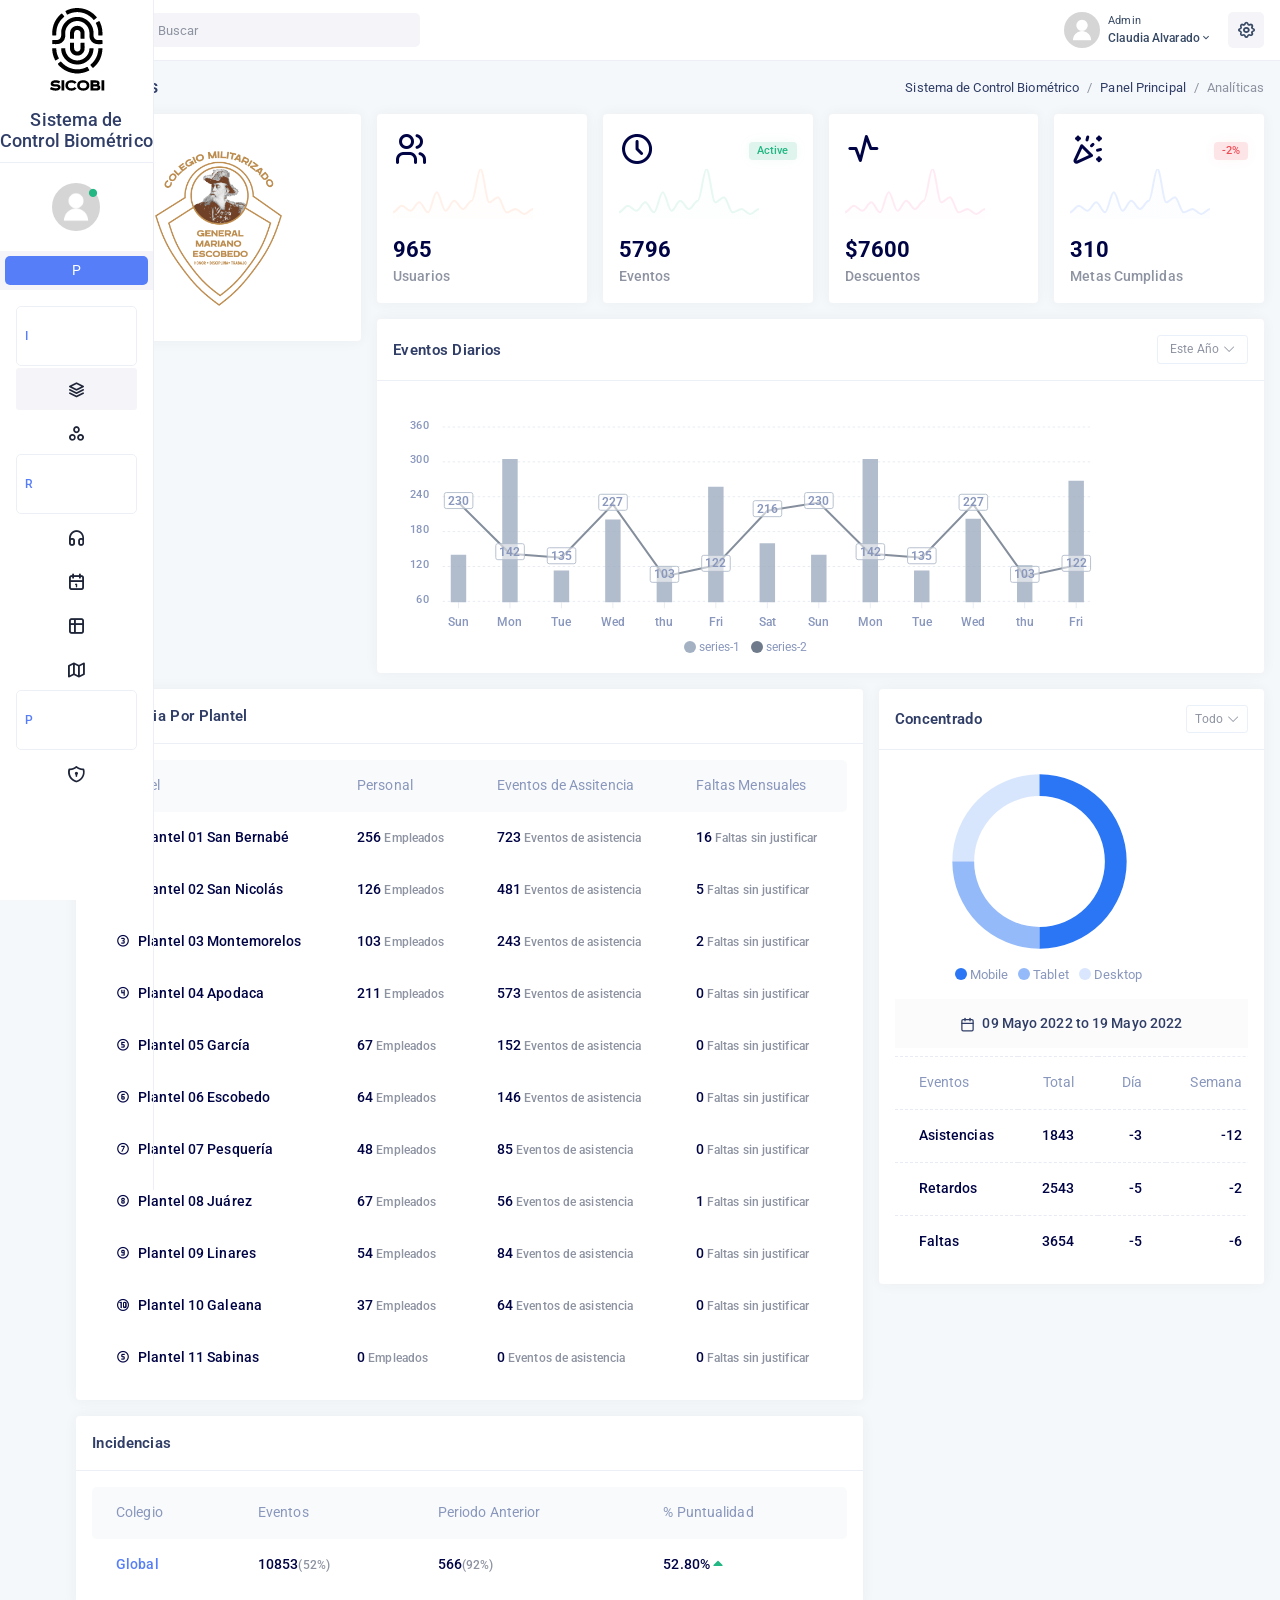
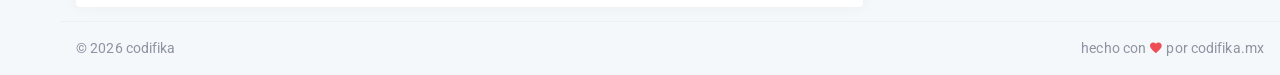
==== commit dbd6a4db: "left sidebar fixed" ====
--- a/sicobi/index.html
+++ b/sicobi/index.html
@@ -81,12 +81,6 @@
                                         <li class="nav-item">
                                             <a class="nav-link" href="index.html">Panel Principal</a>
                                         </li><!--end nav-item-->
-                                        <li class="nav-item">
-                                            <a href="analytics-customers.html" class="nav-link ">Customers</a>
-                                        </li><!--end nav-item-->
-                                        <li class="nav-item">
-                                            <a href="analytics-reports.html" class="nav-link ">Reportes</a>
-                                        </li><!--end nav-item-->
                                     </ul><!--end nav-->
                                 </div><!--end sidebarAnalytics-->
                             </li><!--end nav-item-->
@@ -95,174 +89,25 @@
                                 <a class="nav-link" href="#sidebarProjects" data-bs-toggle="collapse" role="button"
                                     aria-expanded="false" aria-controls="sidebarProjects">
                                     <i class="ti ti-brand-asana menu-icon"></i>
-                                    <span>Projects</span>
+                                    <span>Datos de Usuario</span>
                                 </a>
                                 <div class="collapse " id="sidebarProjects">
                                     <ul class="nav flex-column">
                                         <li class="nav-item">
-                                            <a class="nav-link" href="projects-index.html">Dashboard</a>
-                                        </li><!--end nav-item-->
-                                        <li class="nav-item">
-                                            <a class="nav-link" href="projects-clients.html">Clients</a>
-                                        </li><!--end nav-item-->
-                                        <li class="nav-item">
-                                            <a class="nav-link" href="projects-team.html">Team</a>
-                                        </li><!--end nav-item-->
-                                        <li class="nav-item">
-                                            <a class="nav-link" href="projects-project.html">Project</a>
-                                        </li><!--end nav-item-->
-                                        <li class="nav-item">
-                                            <a class="nav-link" href="projects-task.html">Task</a>
-                                        </li><!--end nav-item-->
-                                        <li class="nav-item">
-                                            <a class="nav-link" href="projects-kanban-board.html">Kanban Board</a>
-                                        </li><!--end nav-item-->
-                                        <li class="nav-item">
-                                            <a class="nav-link" href="projects-chat.html">Chat</a>
-                                        </li><!--end nav-item-->
-                                        <li class="nav-item">
-                                            <a class="nav-link" href="projects-users.html">Users</a>
-                                        </li><!--end nav-item-->
-                                        <li class="nav-item">
-                                            <a class="nav-link" href="projects-create.html">Project Create</a>
-                                        </li><!--end nav-item--> 
+                                            <a class="nav-link" href="projects-users.html">Directorio</a>
+                                        </li><!--end nav-item-->
                                     </ul><!--end nav-->
                                 </div><!--end sidebarProjects-->
                             </li><!--end nav-item-->
 
-                            <li class="menu-label mt-0 text-primary font-12 fw-semibold">A<span>pps</span><br><span class="font-10 text-secondary fw-normal">Morder Applications</span></li>
-
-                            <li class="nav-item">
-                                <a class="nav-link" href="#sidebarEmail" data-bs-toggle="collapse" role="button"
-                                    aria-expanded="false" aria-controls="sidebarEmail">
-                                    <i class="ti ti-mail menu-icon"></i>
-                                    <span>Email</span>
-                                </a>
-                                <div class="collapse " id="sidebarEmail">
-                                    <ul class="nav flex-column">
-                                        <li class="nav-item">
-                                            <a class="nav-link" href="apps-email-inbox.html">Inbox</a>
-                                        </li><!--end nav-item-->
-                                        <li class="nav-item">
-                                            <a class="nav-link" href="apps-email-read.html">Read Email</a>
-                                        </li><!--end nav-item--> 
-                                    </ul><!--end nav-->
-                                </div><!--end sidebarEmail-->
-                            </li><!--end nav-item-->
-
-                            <li class="nav-item">
-                                <a class="nav-link" href="apps-chat.html"><i class="ti ti-brand-hipchat menu-icon"></i><span>Chat</span></a>
-                            </li><!--end nav-item-->
+                            <li class="menu-label mt-0 text-primary font-12 fw-semibold">R<span>eportes</span><br><span class="font-10 text-secondary fw-normal">Generador de Reportes</span></li>
+                        
                             <li class="nav-item">
                                 <a class="nav-link" href="apps-contact-list.html"><i class="ti ti-headphones menu-icon"></i><span>Contact List</span></a>
                             </li><!--end nav-item-->
                             <li class="nav-item">
                                 <a class="nav-link" href="apps-calendar.html"><i class="ti ti-calendar menu-icon"></i><span>Calendar</span></a>
                             </li><!--end nav-item-->
-                            <li class="nav-item">
-                                <a class="nav-link" href="apps-invoice.html"><i class="ti ti-file-invoice menu-icon"></i><span>Invoice</span></a>
-                            </li><!--end nav-item-->
-                            
-
-                            <li class="nav-item">
-                                <a class="nav-link" href="#sidebarAdvancedUI" data-bs-toggle="collapse" role="button"
-                                    aria-expanded="false" aria-controls="sidebarAdvancedUI">
-                                    <i class="ti ti-chart-bubble menu-icon"></i>
-                                    <span>Advanced UI</span>
-                                </a>
-                                <div class="collapse " id="sidebarAdvancedUI">
-                                    <ul class="nav flex-column">
-                                        <li class="nav-item">
-                                            <a class="nav-link" href="advanced-animation.html">Animation</a>
-                                        </li><!--end nav-item-->
-                                        <li class="nav-item">
-                                            <a class="nav-link" href="advanced-clipboard.html">Clip Board</a>
-                                        </li><!--end nav-item-->
-                                        <li class="nav-item">
-                                            <a class="nav-link" href="advanced-dragula.html">Dragula</a>
-                                        </li><!--end nav-item-->
-                                        <li class="nav-item">
-                                            <a class="nav-link" href="advanced-files.html">File Manager</a>
-                                        </li><!--end nav-item--> 
-                                        <li class="nav-item">
-                                            <a class="nav-link" href="advanced-highlight.html">Highlight</a>
-                                        </li><!--end nav-item-->
-                                        <li class="nav-item">
-                                            <a class="nav-link" href="advanced-rangeslider.html">Range Slider</a>
-                                        </li><!--end nav-item-->
-                                        <li class="nav-item">
-                                            <a class="nav-link" href="advanced-ratings.html">Ratings</a>
-                                        </li><!--end nav-item-->
-                                        <li class="nav-item">
-                                            <a class="nav-link" href="advanced-ribbons.html">Ribbons</a>
-                                        </li><!--end nav-item-->                                  
-                                        <li class="nav-item">
-                                            <a class="nav-link" href="advanced-sweetalerts.html">Sweet Alerts</a>
-                                        </li><!--end nav-item-->
-                                        <li class="nav-item">
-                                            <a class="nav-link" href="advanced-toasts.html">Toasts</a>
-                                        </li><!--end nav-item-->
-                                    </ul><!--end nav-->
-                                </div><!--end sidebarAdvancedUI-->
-                            </li><!--end nav-item-->
-
-                            <li class="nav-item">
-                                <a class="nav-link" href="#sidebarForms" data-bs-toggle="collapse" role="button"
-                                    aria-expanded="false" aria-controls="sidebarForms">
-                                    <i class="ti ti-forms menu-icon"></i>
-                                    <span>Forms</span>
-                                </a>
-                                <div class="collapse " id="sidebarForms">
-                                    <ul class="nav flex-column">
-                                        <li class="nav-item">
-                                            <a class="nav-link" href="forms-elements.html">Basic Elements</a>
-                                        </li><!--end nav-item-->
-                                        <li class="nav-item">
-                                            <a class="nav-link" href="forms-advanced.html">Advance Elements</a>
-                                        </li><!--end nav-item-->
-                                        <li class="nav-item">
-                                            <a class="nav-link" href="forms-validation.html">Validation</a>
-                                        </li><!--end nav-item-->
-                                        <li class="nav-item">
-                                            <a class="nav-link" href="forms-wizard.html">Wizard</a>
-                                        </li><!--end nav-item-->
-                                        <li class="nav-item">
-                                            <a class="nav-link" href="forms-editors.html">Editors</a>
-                                        </li><!--end nav-item-->
-                                        <li class="nav-item">
-                                            <a class="nav-link" href="forms-uploads.html">File Upload</a>
-                                        </li><!--end nav-item-->
-                                        <li class="nav-item">
-                                            <a class="nav-link" href="forms-img-crop.html">Image Crop</a>
-                                        </li><!--end nav-item-->
-                                    </ul><!--end nav-->
-                                </div><!--end sidebarForms-->
-                            </li><!--end nav-item-->
-
-                            <li class="nav-item">
-                                <a class="nav-link" href="#sidebarCharts" data-bs-toggle="collapse" role="button"
-                                    aria-expanded="false" aria-controls="sidebarCharts">
-                                    <i class="ti ti-chart-donut menu-icon"></i>
-                                <span>Charts</span>
-                                </a>
-                                <div class="collapse " id="sidebarCharts">
-                                    <ul class="nav flex-column">
-                                        <li class="nav-item">
-                                            <a class="nav-link" href="charts-apex.html">Apex</a>
-                                        </li><!--end nav-item-->
-                                        <li class="nav-item">
-                                            <a class="nav-link" href="charts-justgage.html">JustGage</a>
-                                        </li><!--end nav-item-->
-                                        <li class="nav-item">
-                                            <a class="nav-link" href="charts-chartjs.html">Chartjs</a>
-                                        </li><!--end nav-item--> 
-                                        <li class="nav-item">
-                                            <a class="nav-link" href="charts-toast-ui.html">Toast</a>
-                                        </li><!--end nav-item--> 
-                                    </ul><!--end nav-->
-                                </div><!--end sidebarCharts-->
-                            </li><!--end nav-item-->
-
                             <li class="nav-item">
                                 <a class="nav-link" href="#sidebarTables" data-bs-toggle="collapse" role="button"
                                     aria-expanded="false" aria-controls="sidebarTables">
@@ -272,40 +117,10 @@
                                 <div class="collapse " id="sidebarTables">
                                     <ul class="nav flex-column">
                                         <li class="nav-item">
-                                            <a class="nav-link" href="tables-basic.html">Basic</a>
-                                        </li><!--end nav-item-->
-                                        <li class="nav-item">
                                             <a class="nav-link" href="tables-datatable.html">Datatables</a>
-                                        </li><!--end nav-item-->
-                                        <li class="nav-item">
-                                            <a class="nav-link" href="tables-editable.html">Editable</a>
                                         </li><!--end nav-item-->
                                     </ul><!--end nav-->
                                 </div><!--end sidebarTables-->
-                            </li><!--end nav-item-->
-
-                            <li class="nav-item">
-                                <a class="nav-link" href="#sidebarIcons" data-bs-toggle="collapse" role="button"
-                                    aria-expanded="false" aria-controls="sidebarIcons">
-                                    <i class="ti ti-parachute menu-icon"></i>
-                                <span>Icons</span>
-                                </a>
-                                <div class="collapse " id="sidebarIcons">
-                                    <ul class="nav flex-column">
-                                        <li class="nav-item">
-                                            <a class="nav-link" href="icons-materialdesign.html">Material Design</a>
-                                        </li><!--end nav-item-->
-                                        <li class="nav-item">
-                                            <a class="nav-link" href="icons-fontawesome.html">Font awesome</a>
-                                        </li><!--end nav-item-->
-                                        <li class="nav-item">
-                                            <a class="nav-link" href="icons-tabler.html">Tabler</a>
-                                        </li><!--end nav-item-->
-                                        <li class="nav-item">
-                                            <a class="nav-link" href="icons-feather.html">Feather</a>
-                                        </li><!--end nav-item-->
-                                    </ul><!--end nav-->
-                                </div><!--end sidebarIcons-->
                             </li><!--end nav-item-->
 
                             <li class="nav-item">
@@ -319,75 +134,12 @@
                                         <li class="nav-item">
                                             <a class="nav-link" href="maps-google.html">Google Maps</a>
                                         </li><!--end nav-item-->
-                                        <li class="nav-item">
-                                            <a class="nav-link" href="maps-leaflet.html">Leaflet Maps</a>
-                                        </li><!--end nav-item-->
-                                        <li class="nav-item">
-                                            <a class="nav-link" href="maps-vector.html">Vector Maps</a>
-                                        </li><!--end nav-item--> 
                                     </ul><!--end nav-->
                                 </div><!--end sidebarMaps-->
                             </li><!--end nav-item-->
 
-                            <li class="nav-item">
-                                <a class="nav-link" href="#sidebarEmailTemplates" data-bs-toggle="collapse" role="button"
-                                    aria-expanded="false" aria-controls="sidebarEmailTemplates">
-                                    <i class="ti ti-target menu-icon"></i>
-                                    <span>Email Templates</span>
-                                </a>
-                                <div class="collapse " id="sidebarEmailTemplates">
-                                    <ul class="nav flex-column">
-                                        <li class="nav-item">
-                                            <a class="nav-link" href="email-templates-basic.html">Basic Action Email</a>
-                                        </li><!--end nav-item-->
-                                        <li class="nav-item">
-                                            <a class="nav-link" href="email-templates-alert.html">Alert Email</a>
-                                        </li><!--end nav-item-->
-                                        <li class="nav-item">
-                                            <a class="nav-link" href="email-templates-billing.html">Billing Email</a>
-                                        </li><!--end nav-item-->
-                                    </ul><!--end nav-->
-                                </div><!--end sidebarEmailTemplates-->
-                            </li><!--end nav-item-->
-                            <li class="menu-label mt-0 text-primary font-12 fw-semibold">C<span>rafted</span><br><span class="font-10 text-secondary fw-normal">Unique Extra Pages</span></li>  
-                            <li class="nav-item">
-                                <a class="nav-link" href="#sidebarPages" data-bs-toggle="collapse" role="button"
-                                    aria-expanded="false" aria-controls="sidebarPages">
-                                    <i class="ti ti-file-diff menu-icon"></i>
-                                    <span>Pages</span>
-                                </a>
-                                <div class="collapse " id="sidebarPages">
-                                    <ul class="nav flex-column">
-                                       <li class="nav-item">
-                                            <a class="nav-link" href="pages-profile.html">Profile</a>
-                                        </li><!--end nav-item-->
-                                        <li class="nav-item">
-                                            <a class="nav-link" href="pages-tour.html">Tour</a>
-                                        </li><!--end nav-item-->
-                                        <li class="nav-item">
-                                            <a class="nav-link" href="pages-timeline.html">Timeline</a>
-                                        </li><!--end nav-item-->
-                                        <li class="nav-item">
-                                            <a class="nav-link" href="pages-treeview.html">Treeview</a>
-                                        </li><!--end nav-item-->
-                                        <li class="nav-item">
-                                            <a class="nav-link" href="pages-starter.html">Starter Page</a>
-                                        </li><!--end nav-item-->
-                                        <li class="nav-item">
-                                            <a class="nav-link" href="pages-pricing.html">Pricing</a>
-                                        </li><!--end nav-item-->
-                                        <li class="nav-item">
-                                            <a class="nav-link" href="pages-blogs.html">Blogs</a>
-                                        </li><!--end nav-item-->
-                                        <li class="nav-item">
-                                            <a class="nav-link" href="pages-faq.html">FAQs</a>
-                                        </li><!--end nav-item-->
-                                        <li class="nav-item">
-                                            <a class="nav-link" href="pages-gallery.html">Gallery</a>
-                                        </li><!--end nav-item-->
-                                    </ul><!--end nav-->
-                                </div><!--end sidebarPages-->
-                            </li><!--end nav-item-->
+                            <li class="menu-label mt-0 text-primary font-12 fw-semibold">P<span>anel de Control</span><br><span class="font-10 text-secondary fw-normal">Superusuario</span></li>  
+                         
                             <li class="nav-item">
                                 <a class="nav-link" href="#sidebarAuthentication" data-bs-toggle="collapse" role="button"
                                     aria-expanded="false" aria-controls="sidebarAuthentication">
@@ -617,10 +369,10 @@
                                                 </div><!--end col-->
                                                 <div class="col-auto"> 
                                                     <div class="dropdown">
-                                                        <a href="#" class="btn btn-sm btn-outline-light dropdown-toggle" data-toggle="dropdown" aria-haspopup="true" aria-expanded="false">
+                                                        <a href="#" class="btn btn-sm btn-outline-light dropdown-toggle dropdown-toggle-split" data-bs-toggle="dropdown" aria-haspopup="true" aria-expanded="false">
                                                            Este Año<i class="las la-angle-down ms-1"></i>
                                                         </a>
-                                                        <div class="dropdown-menu dropdown-menu-end">
+                                                        <div class="dropdown-menu">
                                                             <a class="dropdown-item" href="#">Hoy</a>
                                                             <a class="dropdown-item" href="#">Semana Actual</a>
                                                             <a class="dropdown-item" href="#">Semana Pasada</a>
@@ -845,49 +597,6 @@
                         
                     </div><!--end row-->
                 </div><!-- container -->
-
-                <!--Start Rightbar-->
-                <!--Start Rightbar/offcanvas-->
-                <div class="offcanvas offcanvas-end" tabindex="-1" id="Appearance" aria-labelledby="AppearanceLabel">
-                    <div class="offcanvas-header border-bottom">
-                      <h5 class="m-0 font-14" id="AppearanceLabel">Appearance</h5>
-                      <button type="button" class="btn-close text-reset p-0 m-0 align-self-center" data-bs-dismiss="offcanvas" aria-label="Close"></button>
-                    </div>
-                    <div class="offcanvas-body">  
-                        <h6>Account Settings</h6>
-                        <div class="p-2 text-start mt-3">
-                            <div class="form-check form-switch mb-2">
-                                <input class="form-check-input" type="checkbox" id="settings-switch1">
-                                <label class="form-check-label" for="settings-switch1">Auto updates</label>
-                            </div><!--end form-switch-->
-                            <div class="form-check form-switch mb-2">
-                                <input class="form-check-input" type="checkbox" id="settings-switch2" checked>
-                                <label class="form-check-label" for="settings-switch2">Location Permission</label>
-                            </div><!--end form-switch-->
-                            <div class="form-check form-switch">
-                                <input class="form-check-input" type="checkbox" id="settings-switch3">
-                                <label class="form-check-label" for="settings-switch3">Show offline Contacts</label>
-                            </div><!--end form-switch-->
-                        </div><!--end /div-->
-                        <h6>General Settings</h6>
-                        <div class="p-2 text-start mt-3">
-                            <div class="form-check form-switch mb-2">
-                                <input class="form-check-input" type="checkbox" id="settings-switch4">
-                                <label class="form-check-label" for="settings-switch4">Show me Online</label>
-                            </div><!--end form-switch-->
-                            <div class="form-check form-switch mb-2">
-                                <input class="form-check-input" type="checkbox" id="settings-switch5" checked>
-                                <label class="form-check-label" for="settings-switch5">Status visible to all</label>
-                            </div><!--end form-switch-->
-                            <div class="form-check form-switch">
-                                <input class="form-check-input" type="checkbox" id="settings-switch6">
-                                <label class="form-check-label" for="settings-switch6">Notifications Popup</label>
-                            </div><!--end form-switch-->
-                        </div><!--end /div-->               
-                    </div><!--end offcanvas-body-->
-                </div>
-                <!--end Rightbar/offcanvas-->
-                 <!--end Rightbar-->
                  
                 <!--Start Footer-->
                 <!-- Footer Start -->
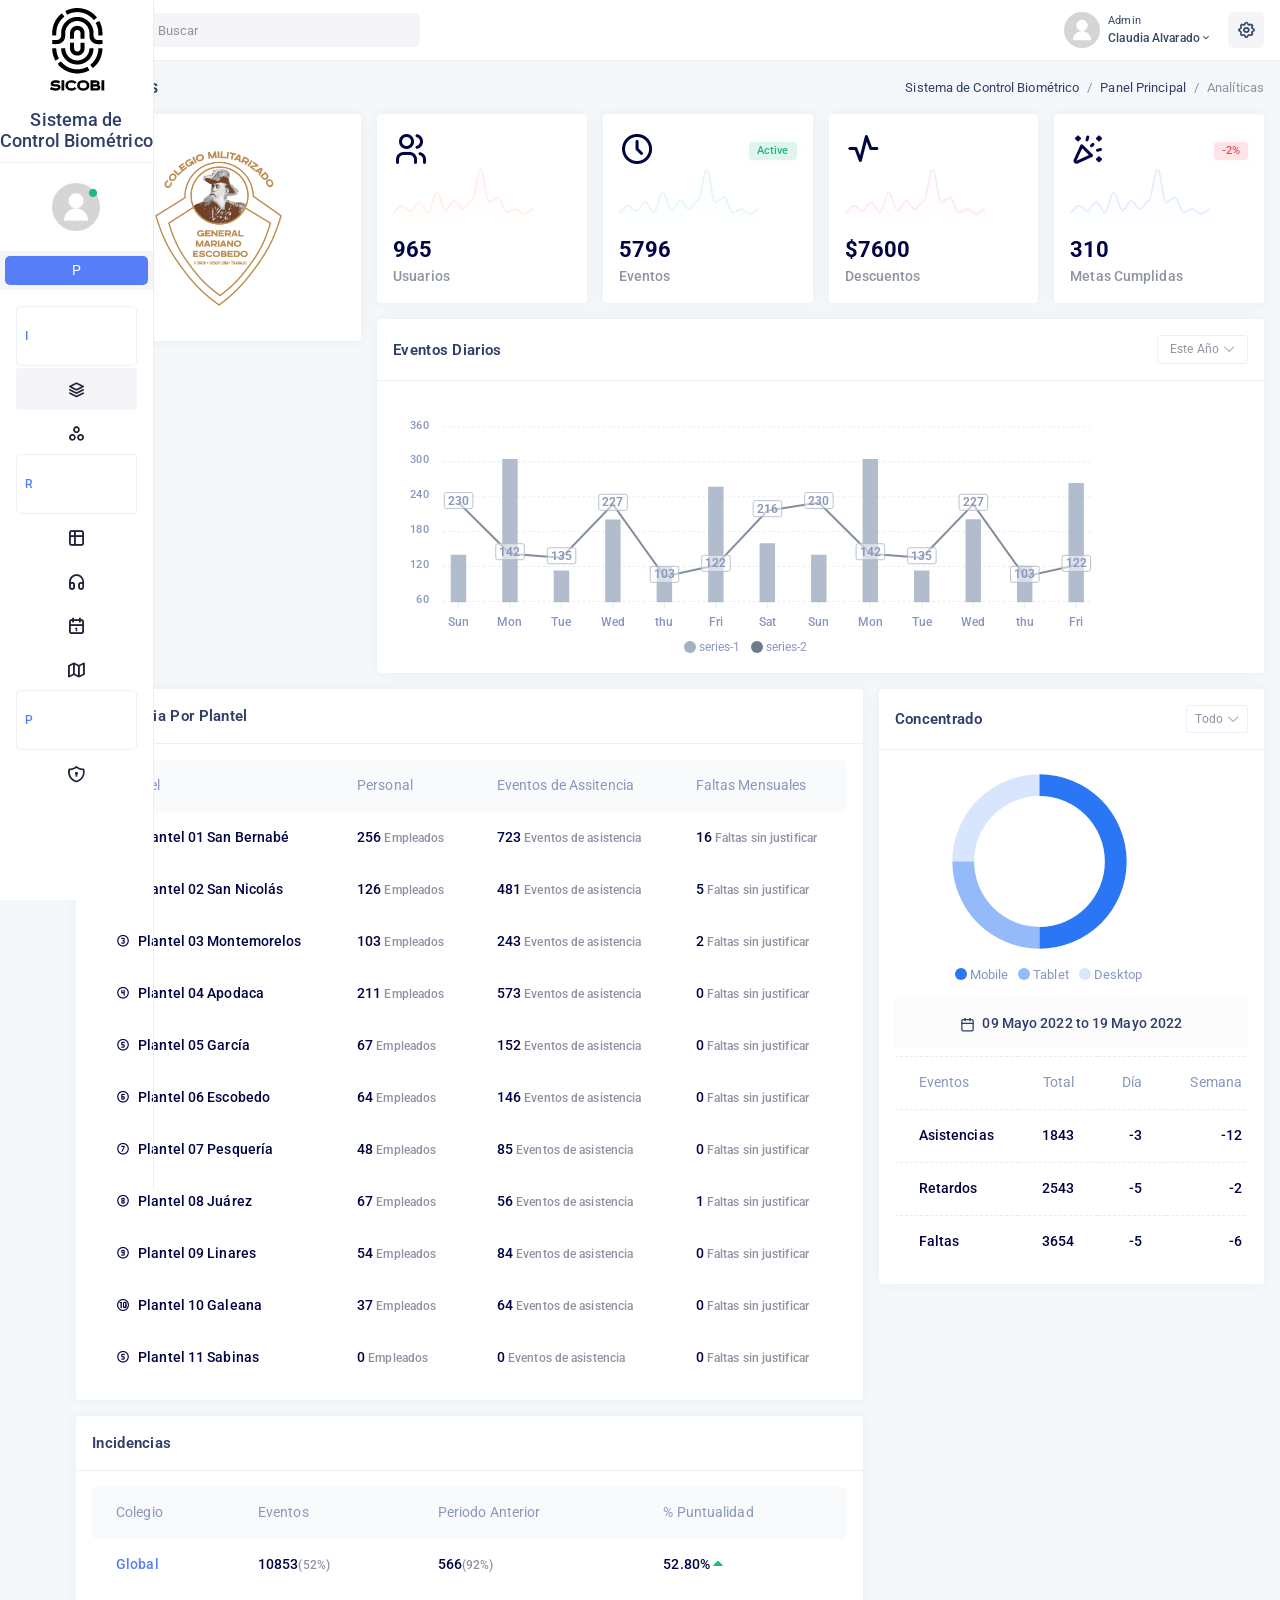
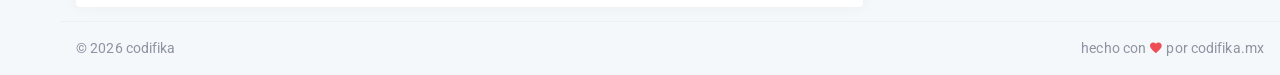
==== commit 6d8b4752: "reset" ====
--- a/sicobi/index.html
+++ b/sicobi/index.html
@@ -101,33 +101,42 @@
                             </li><!--end nav-item-->
 
                             <li class="menu-label mt-0 text-primary font-12 fw-semibold">R<span>eportes</span><br><span class="font-10 text-secondary fw-normal">Generador de Reportes</span></li>
-                        
-                            <li class="nav-item">
-                                <a class="nav-link" href="apps-contact-list.html"><i class="ti ti-headphones menu-icon"></i><span>Contact List</span></a>
-                            </li><!--end nav-item-->
-                            <li class="nav-item">
-                                <a class="nav-link" href="apps-calendar.html"><i class="ti ti-calendar menu-icon"></i><span>Calendar</span></a>
-                            </li><!--end nav-item-->
                             <li class="nav-item">
                                 <a class="nav-link" href="#sidebarTables" data-bs-toggle="collapse" role="button"
                                     aria-expanded="false" aria-controls="sidebarTables">
                                     <i class="ti ti-table menu-icon"></i>
-                                    <span>Tables</span>
+                                    <span>Planteles</span>
                                 </a>
                                 <div class="collapse " id="sidebarTables">
                                     <ul class="nav flex-column">
                                         <li class="nav-item">
-                                            <a class="nav-link" href="tables-datatable.html">Datatables</a>
+                                            <a class="nav-link" href="tables-datatable.html">Plantel 01 San Bernabé</a>
+                                        </li><!--end nav-item-->
+                                        <li class="nav-item">
+                                            <a class="nav-link" href="tables-datatable.html">Plantel 02 San Nicolás</a>
+                                        </li><!--end nav-item-->
+                                        <li class="nav-item">
+                                            <a class="nav-link" href="tables-datatable.html">Plantel 03 Montemorelos</a>
+                                        </li><!--end nav-item-->
+                                        <li class="nav-item">
+                                            <a class="nav-link" href="tables-datatable.html">Plantel 04 Apodaca</a>
                                         </li><!--end nav-item-->
                                     </ul><!--end nav-->
                                 </div><!--end sidebarTables-->
                             </li><!--end nav-item-->
 
+                            <li class="nav-item">
+                                <a class="nav-link" href="apps-contact-list.html"><i class="ti ti-headphones menu-icon"></i><span>Lista de Contactos</span></a>
+                            </li><!--end nav-item-->
+                            <li class="nav-item">
+                                <a class="nav-link" href="apps-calendar.html"><i class="ti ti-calendar menu-icon"></i><span>Calendario</span></a>
+                            </li><!--end nav-item-->
+                     
                             <li class="nav-item">
                                 <a class="nav-link" href="#sidebarMaps" data-bs-toggle="collapse" role="button"
                                     aria-expanded="false" aria-controls="sidebarMaps">
                                     <i class="ti ti-map menu-icon"></i>
-                                    <span>Maps</span>
+                                    <span>Ubicaciones de Planteles</span>
                                 </a>
                                 <div class="collapse " id="sidebarMaps">
                                     <ul class="nav flex-column">
@@ -144,7 +153,7 @@
                                 <a class="nav-link" href="#sidebarAuthentication" data-bs-toggle="collapse" role="button"
                                     aria-expanded="false" aria-controls="sidebarAuthentication">
                                     <i class="ti ti-shield-lock menu-icon"></i>
-                                    <span>Authentication</span>
+                                    <span>Autentificación</span>
                                 </a>
                                 <div class="collapse " id="sidebarAuthentication">
                                     <ul class="nav flex-column">
@@ -152,19 +161,16 @@
                                             <a class="nav-link" href="auth-login.html">Log in</a>
                                         </li><!--end nav-item-->
                                         <li class="nav-item">
-                                            <a class="nav-link" href="auth-register.html">Register</a>
-                                        </li><!--end nav-item-->
-                                        <li class="nav-item">
-                                            <a class="nav-link" href="auth-recover-pw.html">Re-Password</a>
-                                        </li><!--end nav-item-->
-                                        <li class="nav-item">
-                                            <a class="nav-link" href="auth-lock-screen.html">Lock Screen</a>
+                                            <a class="nav-link" href="auth-register.html">Registro</a>
+                                        </li><!--end nav-item-->
+                                        <li class="nav-item">
+                                            <a class="nav-link" href="auth-recover-pw.html">Recuperación</a>
+                                        </li><!--end nav-item-->
+                                        <li class="nav-item">
+                                            <a class="nav-link" href="auth-lock-screen.html">Bloqueo</a>
                                         </li><!--end nav-item-->
                                         <li class="nav-item">
                                             <a class="nav-link" href="auth-404.html">Error 404</a>
-                                        </li><!--end nav-item-->
-                                        <li class="nav-item">
-                                            <a class="nav-link" href="auth-500.html">Error 500</a>
                                         </li><!--end nav-item-->
                                     </ul><!--end nav-->
                                 </div><!--end sidebarAuthentication-->
